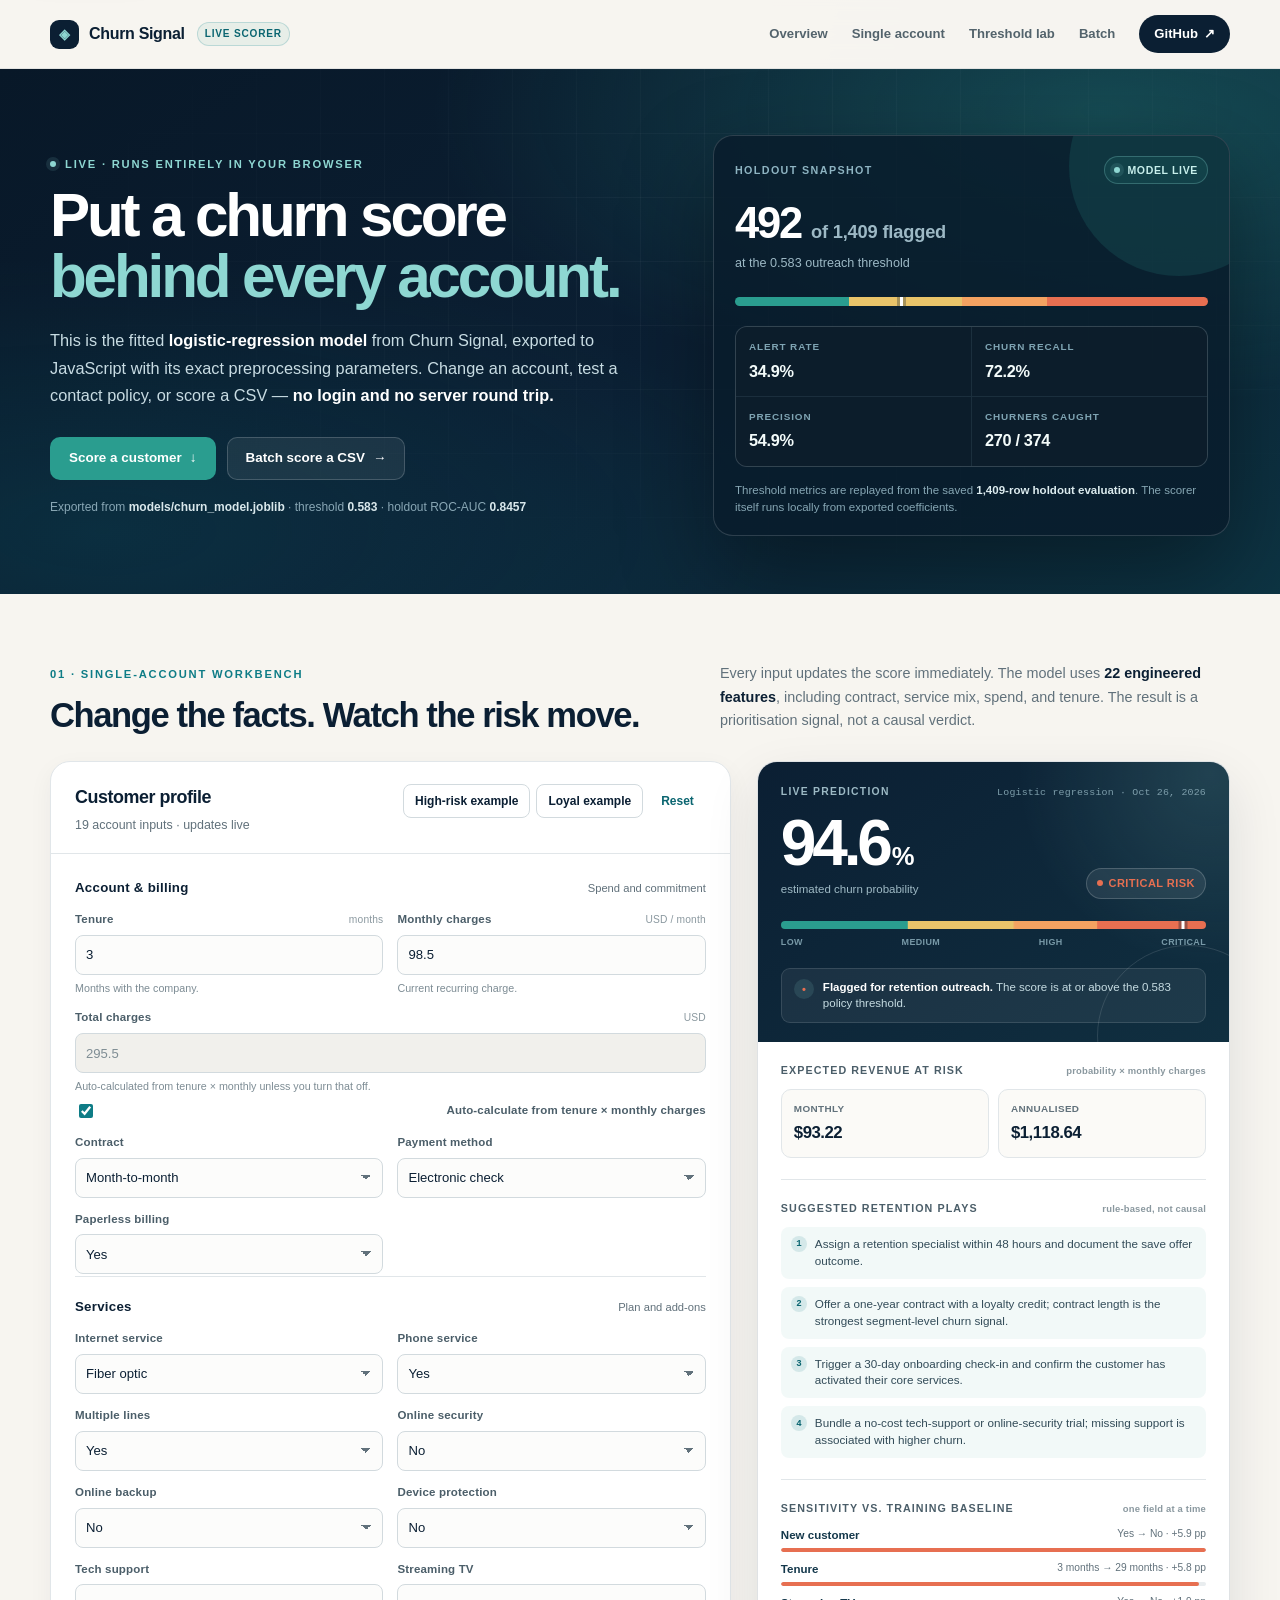
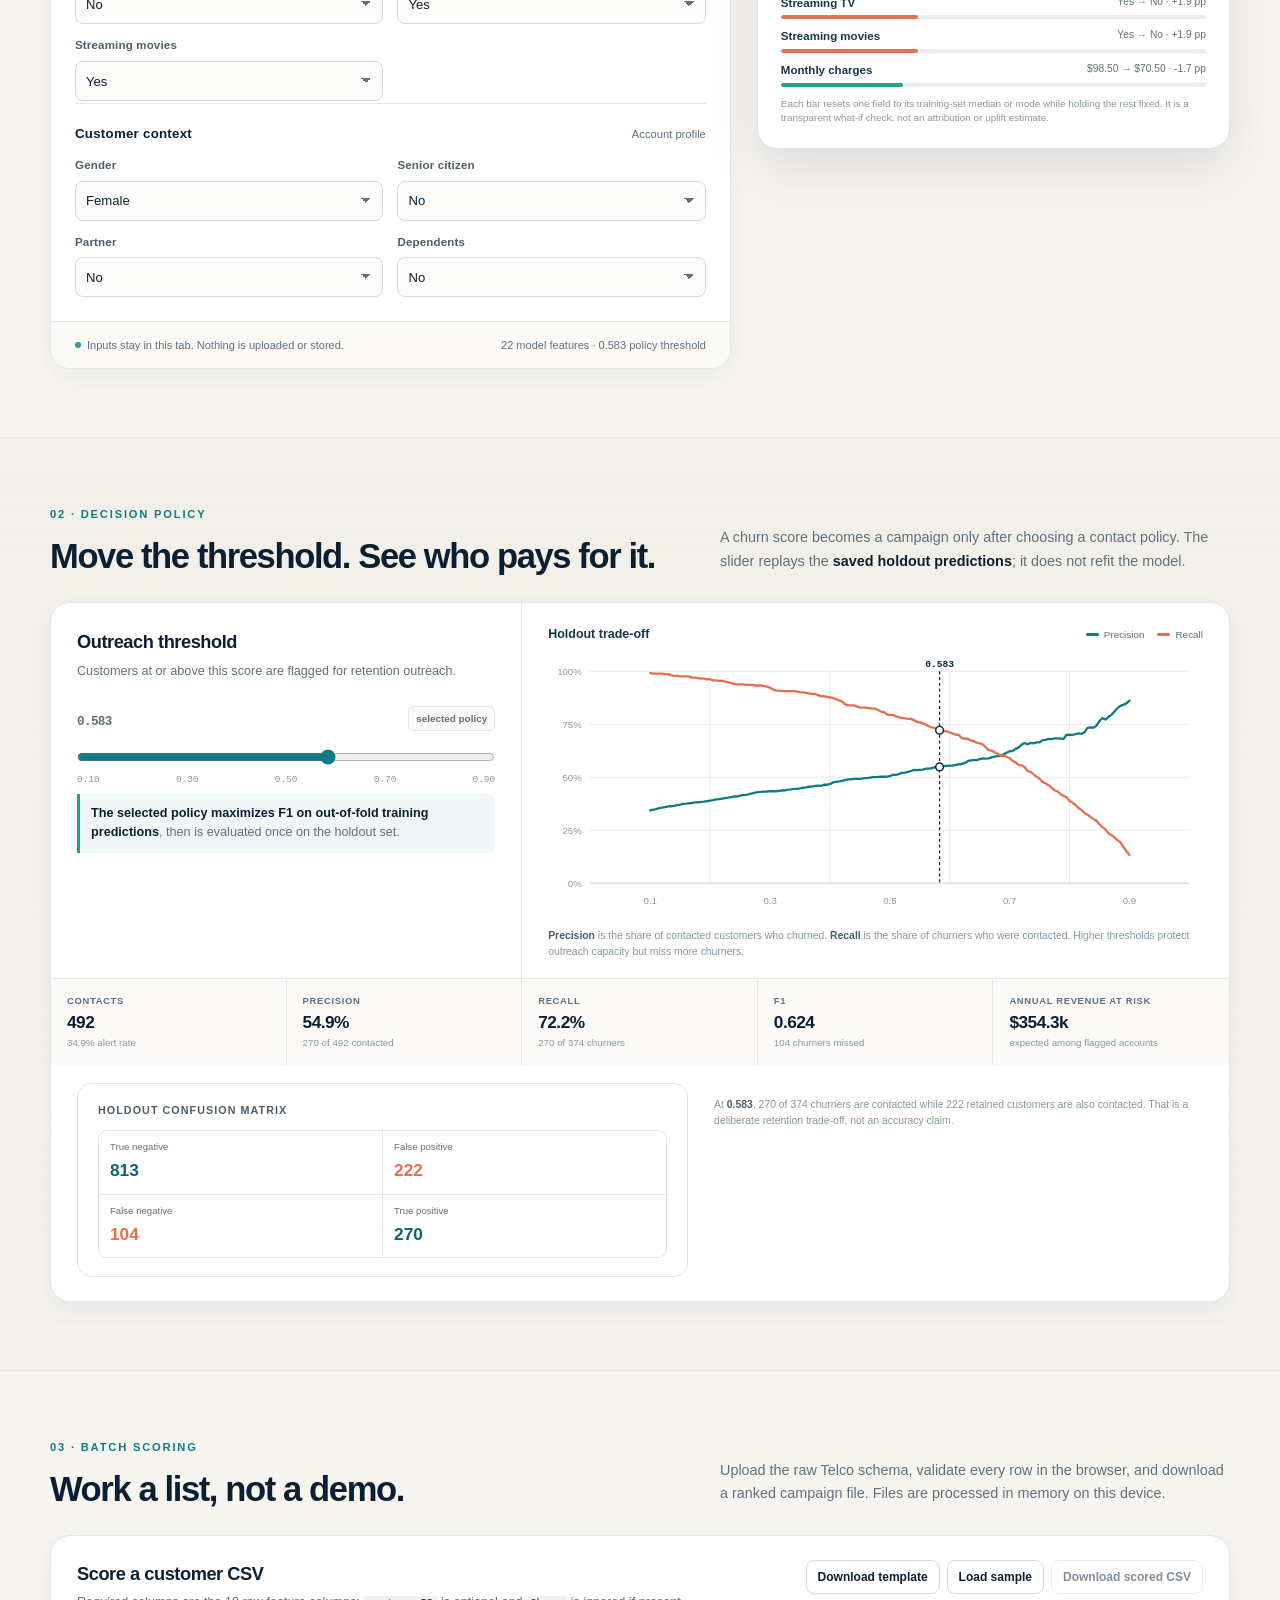
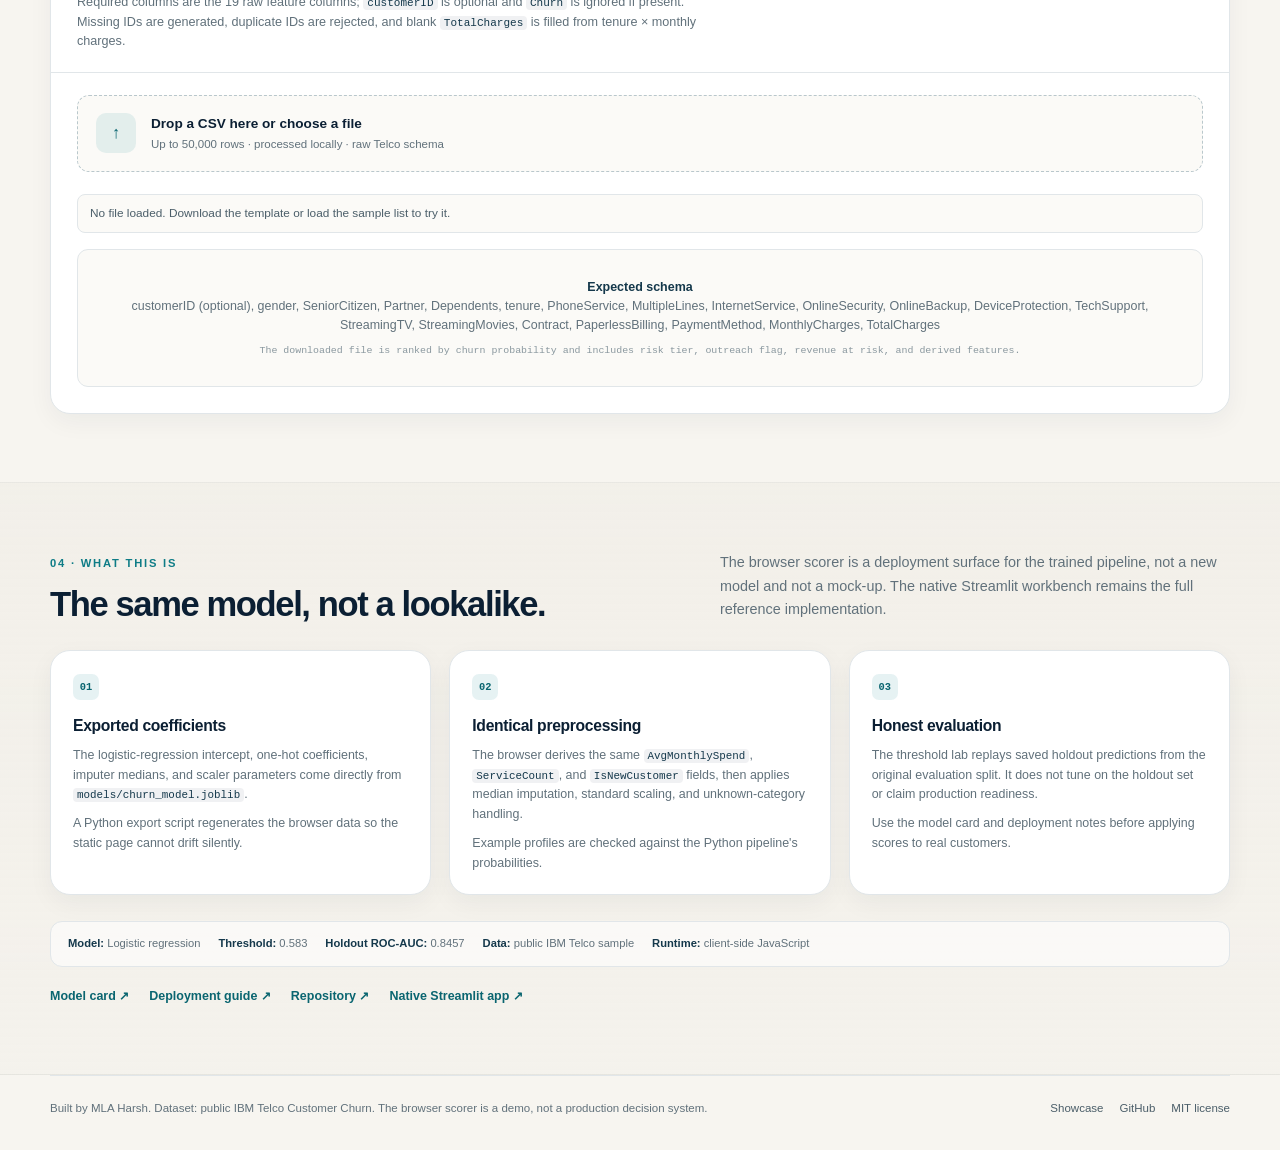
==== docs/scorer.html @ d77936a8 "Add live client-side churn scorer Export the fitted logistic-regression coefficients and preprocessi" ====
<!doctype html>
<html lang="en">
<head>
<meta charset="utf-8">
<meta name="viewport" content="width=device-width, initial-scale=1">
<title>Live Churn Scorer · Churn Signal</title>
<meta name="description" content="Score a Telco customer against the fitted Churn Signal logistic regression in your browser. No login, no server, and the same exported coefficients as the Python pipeline.">
<meta name="theme-color" content="#0B1F33">
<meta property="og:title" content="Live Churn Scorer · Churn Signal">
<meta property="og:description" content="A real interactive churn scorer running the exported logistic-regression coefficients entirely in the browser.">
<meta property="og:type" content="website">
<meta property="og:url" content="https://mlaharsh.github.io/Customer_Churn_Prediction/scorer.html">
<meta property="og:image" content="https://mlaharsh.github.io/Customer_Churn_Prediction/assets/app_scorer.png">
<meta name="twitter:card" content="summary_large_image">
<link rel="canonical" href="https://mlaharsh.github.io/Customer_Churn_Prediction/scorer.html">
<link rel="icon" href="data:image/svg+xml,%3Csvg xmlns='http://www.w3.org/2000/svg' viewBox='0 0 64 64'%3E%3Crect width='64' height='64' rx='14' fill='%230B1F33'/%3E%3Cpath d='M32 12l16 20-16 20-16-20z' fill='%238ED7D2'/%3E%3C/svg%3E">
<link rel="stylesheet" href="scorer.css">
</head>
<body>
<a class="skip" href="#main">Skip to content</a>

<header class="site-header">
  <div class="wrap header-inner">
    <a class="brand" href="index.html" aria-label="Churn Signal showcase">
      <span class="brand-mark" aria-hidden="true">◈</span>
      <span>Churn Signal</span>
      <span class="brand-sub">Live scorer</span>
    </a>
    <nav class="nav" aria-label="Primary navigation">
      <a class="nav-keep" href="index.html">Overview</a>
      <a href="#scorer">Single account</a>
      <a href="#threshold">Threshold lab</a>
      <a href="#batch">Batch</a>
      <a class="nav-cta" href="https://github.com/mlaharsh/Customer_Churn_Prediction" target="_blank" rel="noreferrer">GitHub <span aria-hidden="true">↗</span></a>
    </nav>
  </div>
</header>

<main id="main">
  <section class="hero" id="top">
    <div class="hero-grid-bg" aria-hidden="true"></div>
    <div class="wrap hero-grid">
      <div class="hero-copy">
        <p class="eyebrow eyebrow-light"><span class="dot" aria-hidden="true"></span>Live · runs entirely in your browser</p>
        <h1>Put a churn score <span class="h1-accent">behind every account.</span></h1>
        <p class="hero-lead">
          This is the fitted <strong>logistic-regression model</strong> from Churn Signal, exported to
          JavaScript with its exact preprocessing parameters. Change an account, test a contact
          policy, or score a CSV — <strong>no login and no server round trip.</strong>
        </p>
        <div class="hero-actions">
          <a class="btn btn-primary" href="#scorer">Score a customer <span aria-hidden="true">↓</span></a>
          <a class="btn btn-ghost" href="#batch">Batch score a CSV <span aria-hidden="true">→</span></a>
        </div>
        <p class="hero-note">
          Exported from <strong>models/churn_model.joblib</strong> · threshold <strong class="js-threshold">0.583</strong> ·
          holdout ROC-AUC <strong class="js-roc">0.846</strong>
        </p>
      </div>

      <div class="hero-visual">
        <div class="hero-panel">
          <div class="hero-panel-top">
            <p class="hero-panel-label">Holdout snapshot</p>
            <span class="live-chip">Model live</span>
          </div>
          <div class="hero-metric">
            <span class="hero-metric-value"><span class="js-flagged">492</span> <span style="font-size:0.42em;font-weight:600;letter-spacing:-0.01em;color:#9db9c5;">of <span class="js-holdout-n">1,409</span> flagged</span></span>
            <span class="hero-metric-label">at the <span class="js-threshold">0.583</span> outreach threshold</span>
          </div>
          <div class="hero-meter" aria-hidden="true">
            <div class="hero-meter-marker js-alert-marker" style="left:34.9%"></div>
          </div>
          <div class="hero-mini-grid">
            <div class="hero-mini"><span>Alert rate</span><strong class="js-alert-rate">34.9%</strong></div>
            <div class="hero-mini"><span>Churn recall</span><strong class="js-recall">72.2%</strong></div>
            <div class="hero-mini"><span>Precision</span><strong class="js-precision">54.9%</strong></div>
            <div class="hero-mini"><span>Churners caught</span><strong class="js-caught">270 / 374</strong></div>
          </div>
          <p class="hero-panel-foot">
            Threshold metrics are replayed from the saved <strong>1,409-row holdout evaluation</strong>.
            The scorer itself runs locally from exported coefficients.
          </p>
        </div>
      </div>
    </div>
  </section>

  <section class="section" id="scorer">
    <div class="wrap">
      <div class="section-head">
        <div>
          <p class="eyebrow">01 · Single-account workbench</p>
          <h2>Change the facts. Watch the risk move.</h2>
        </div>
        <p class="section-lead">
          Every input updates the score immediately. The model uses <strong>22 engineered features</strong>,
          including contract, service mix, spend, and tenure. The result is a prioritisation signal,
          not a causal verdict.
        </p>
      </div>

      <div class="score-layout">
        <form class="form-card" id="profileForm" novalidate>
          <div class="card-head">
            <div>
              <h3>Customer profile</h3>
              <p>19 account inputs · updates live</p>
            </div>
            <div class="card-head-actions">
              <button class="btn btn-secondary btn-small" type="button" id="exampleHigh">High-risk example</button>
              <button class="btn btn-secondary btn-small" type="button" id="exampleLoyal">Loyal example</button>
              <button class="btn btn-quiet btn-small" type="button" id="resetForm">Reset</button>
            </div>
          </div>
          <div class="form-body" id="formBody"></div>
          <div class="form-foot">
            <p><span class="privacy-dot" aria-hidden="true"></span>Inputs stay in this tab. Nothing is uploaded or stored.</p>
            <p>22 model features · <span class="js-threshold">0.583</span> policy threshold</p>
          </div>
        </form>

        <aside class="result-panel" aria-label="Live score result">
          <article class="result-card" id="resultCard">
            <div class="result-head">
              <div class="result-kicker">
                <span>Live prediction</span>
                <time id="modelStamp">loading model</time>
              </div>
              <div class="probability-row">
                <div>
                  <p class="probability" id="probabilityValue">—<small>%</small></p>
                  <p class="probability-label">estimated churn probability</p>
                </div>
                <span class="risk-badge" id="riskBadge">—</span>
              </div>
              <div class="gauge" role="img" aria-label="Churn probability risk band" id="riskGauge">
                <div class="gauge-track">
                  <div class="gauge-marker" id="gaugeMarker" style="left:50%"></div>
                </div>
                <div class="gauge-labels" aria-hidden="true">
                  <span>Low</span><span>Medium</span><span>High</span><span>Critical</span>
                </div>
              </div>
              <div class="decision" id="decisionBox">
                <span class="decision-mark" aria-hidden="true">•</span>
                <span id="decisionText">Loading the exported model…</span>
              </div>
            </div>

            <div class="result-body">
              <div class="error-box" id="resultError" role="alert" hidden></div>

              <div class="result-section">
                <h4 class="result-section-title">Expected revenue at risk <span>probability × monthly charges</span></h4>
                <div class="revenue-grid">
                  <div class="revenue-tile">
                    <span>Monthly</span>
                    <strong id="monthlyRisk">$0.00</strong>
                  </div>
                  <div class="revenue-tile">
                    <span>Annualised</span>
                    <strong id="annualRisk">$0.00</strong>
                  </div>
                </div>
              </div>

              <div class="result-section">
                <h4 class="result-section-title">Suggested retention plays <span>rule-based, not causal</span></h4>
                <ol class="action-list" id="actionList"></ol>
              </div>

              <div class="result-section">
                <h4 class="result-section-title">Sensitivity vs. training baseline <span>one field at a time</span></h4>
                <div class="driver-list" id="driverList"></div>
                <p class="driver-note">
                  Each bar resets one field to its training-set median or mode while holding the rest
                  fixed. It is a transparent what-if check, not an attribution or uplift estimate.
                </p>
              </div>
            </div>
          </article>
        </aside>
      </div>
    </div>
  </section>

  <section class="section section-tinted" id="threshold">
    <div class="wrap">
      <div class="section-head">
        <div>
          <p class="eyebrow">02 · Decision policy</p>
          <h2>Move the threshold. See who pays for it.</h2>
        </div>
        <p class="section-lead">
          A churn score becomes a campaign only after choosing a contact policy. The slider replays
          the <strong>saved holdout predictions</strong>; it does not refit the model.
        </p>
      </div>

      <div class="lab-card">
        <div class="lab-grid">
          <div class="lab-controls">
            <h3>Outreach threshold</h3>
            <p>Customers at or above this score are flagged for retention outreach.</p>
            <div class="threshold-readout">
              <p class="threshold-value" id="thresholdValue">0.583</p>
              <span class="threshold-default">selected policy</span>
            </div>
            <label class="sr-only" for="thresholdSlider">Outreach threshold</label>
            <input class="slider" id="thresholdSlider" type="range" min="0.1" max="0.9" step="0.001" value="0.583">
            <div class="slider-ticks" aria-hidden="true">
              <span>0.10</span><span>0.30</span><span>0.50</span><span>0.70</span><span>0.90</span>
            </div>
            <p class="lab-hint" id="thresholdHint">
              The selected policy maximizes F1 on <strong>out-of-fold training predictions</strong>, then
              is evaluated once on the holdout set.
            </p>
          </div>

          <div class="lab-chart">
            <div class="chart-head">
              <p class="chart-title">Holdout trade-off</p>
              <div class="chart-legend" aria-hidden="true">
                <span><i class="legend-precision"></i>Precision</span>
                <span><i class="legend-recall"></i>Recall</span>
              </div>
            </div>
            <svg class="curve" id="tradeoffChart" viewBox="0 0 680 270" role="img" aria-labelledby="curveTitle curveDesc">
              <title id="curveTitle">Precision and recall across outreach thresholds</title>
              <desc id="curveDesc">Holding out 1,409 customers, precision rises and recall falls as the threshold increases.</desc>
            </svg>
            <p class="lab-note">
              <strong>Precision</strong> is the share of contacted customers who churned.
              <strong>Recall</strong> is the share of churners who were contacted. Higher thresholds
              protect outreach capacity but miss more churners.
            </p>
          </div>
        </div>

        <div class="lab-metrics">
          <div class="lab-metric">
            <span>Contacts</span>
            <strong id="labContacts">492</strong>
            <small id="labAlertRate">34.9% alert rate</small>
          </div>
          <div class="lab-metric">
            <span>Precision</span>
            <strong id="labPrecision">54.9%</strong>
            <small id="labPrecisionDetail">270 of 492 contacted</small>
          </div>
          <div class="lab-metric">
            <span>Recall</span>
            <strong id="labRecall">72.2%</strong>
            <small id="labRecallDetail">270 of 374 churners</small>
          </div>
          <div class="lab-metric">
            <span>F1</span>
            <strong id="labF1">0.624</strong>
            <small id="labMissed">104 churners missed</small>
          </div>
          <div class="lab-metric">
            <span>Annual revenue at risk</span>
            <strong id="labRevenue">$354.3k</strong>
            <small>expected among flagged accounts</small>
          </div>
        </div>

        <div class="lab-bottom">
          <div class="confusion-row">
            <div class="confusion-card">
              <h4>Holdout confusion matrix</h4>
              <div class="confusion">
                <div class="confusion-cell true-negative"><span>True negative</span><strong id="labTN">813</strong></div>
                <div class="confusion-cell false-positive"><span>False positive</span><strong id="labFP">222</strong></div>
                <div class="confusion-cell false-negative"><span>False negative</span><strong id="labFN">104</strong></div>
                <div class="confusion-cell true-positive"><span>True positive</span><strong id="labTP">270</strong></div>
              </div>
            </div>
            <p class="lab-note" id="thresholdFootnote">
              At <strong>0.583</strong>, 270 of 374 churners are contacted while 222 retained customers
              are also contacted. That is a deliberate retention trade-off, not an accuracy claim.
            </p>
          </div>
        </div>
      </div>
    </div>
  </section>

  <section class="section" id="batch">
    <div class="wrap">
      <div class="section-head">
        <div>
          <p class="eyebrow">03 · Batch scoring</p>
          <h2>Work a list, not a demo.</h2>
        </div>
        <p class="section-lead">
          Upload the raw Telco schema, validate every row in the browser, and download a ranked
          campaign file. Files are processed in memory on this device.
        </p>
      </div>

      <div class="batch-card">
        <div class="batch-head">
          <div>
            <h3>Score a customer CSV</h3>
            <p>
              Required columns are the 19 raw feature columns; <code>customerID</code> is optional and
              <code>Churn</code> is ignored if present. Missing IDs are generated, duplicate IDs are rejected,
              and blank <code>TotalCharges</code> is filled from tenure × monthly charges.
            </p>
          </div>
          <div class="batch-actions">
            <button class="btn btn-secondary btn-small" type="button" id="downloadTemplate">Download template</button>
            <button class="btn btn-secondary btn-small" type="button" id="loadSample">Load sample</button>
            <button class="btn btn-secondary btn-small" type="button" id="downloadBatch" disabled>Download scored CSV</button>
          </div>
        </div>

        <label class="dropzone" id="dropzone" for="fileInput">
          <span class="dropzone-icon" aria-hidden="true">↑</span>
          <span class="dropzone-copy">
            <strong id="dropzoneTitle">Drop a CSV here or choose a file</strong>
            <span>Up to 50,000 rows · processed locally · raw Telco schema</span>
          </span>
          <input id="fileInput" type="file" accept=".csv,text/csv">
        </label>

        <p class="batch-status" id="batchStatus">No file loaded. Download the template or load the sample list to try it.</p>
        <div class="batch-empty" id="batchEmpty">
          <strong>Expected schema</strong><br>
          customerID (optional), gender, SeniorCitizen, Partner, Dependents, tenure, PhoneService,
          MultipleLines, InternetService, OnlineSecurity, OnlineBackup, DeviceProtection, TechSupport,
          StreamingTV, StreamingMovies, Contract, PaperlessBilling, PaymentMethod, MonthlyCharges, TotalCharges
          <div class="batch-schema">The downloaded file is ranked by churn probability and includes risk tier, outreach flag, revenue at risk, and derived features.</div>
        </div>

        <div class="batch-summary" id="batchSummary" aria-live="polite">
          <div class="batch-stat"><span>Rows scored</span><strong id="batchRows">—</strong></div>
          <div class="batch-stat"><span>Flagged</span><strong id="batchFlagged">—</strong></div>
          <div class="batch-stat"><span>Critical tier</span><strong id="batchCritical">—</strong></div>
          <div class="batch-stat"><span>Annual revenue at risk</span><strong id="batchRevenue">—</strong></div>
        </div>

        <div class="table-wrap" id="tableWrap">
          <table class="data-table">
            <thead>
              <tr>
                <th scope="col">Customer</th>
                <th scope="col">Churn prob.</th>
                <th scope="col">Decision</th>
                <th scope="col">Risk tier</th>
                <th scope="col">Tenure</th>
                <th scope="col">Contract</th>
                <th scope="col">Internet</th>
                <th scope="col">Monthly</th>
                <th scope="col">Annual at risk</th>
              </tr>
            </thead>
            <tbody id="batchBody"></tbody>
          </table>
        </div>
        <div class="table-foot is-hidden" id="tableFoot">
          <span id="tableCaption">Ranked by churn probability. Preview shows the first 25 accounts.</span>
          <span>Download includes all 28 scoring and account columns.</span>
        </div>
      </div>
    </div>
  </section>

  <section class="section section-tinted" id="method">
    <div class="wrap">
      <div class="section-head">
        <div>
          <p class="eyebrow">04 · What this is</p>
          <h2>The same model, not a lookalike.</h2>
        </div>
        <p class="section-lead">
          The browser scorer is a deployment surface for the trained pipeline, not a new model and
          not a mock-up. The native Streamlit workbench remains the full reference implementation.
        </p>
      </div>

      <div class="method-grid">
        <article class="method-card">
          <span class="method-num">01</span>
          <h3>Exported coefficients</h3>
          <p>
            The logistic-regression intercept, one-hot coefficients, imputer medians, and scaler
            parameters come directly from <code>models/churn_model.joblib</code>.
          </p>
          <p>A Python export script regenerates the browser data so the static page cannot drift silently.</p>
        </article>
        <article class="method-card">
          <span class="method-num">02</span>
          <h3>Identical preprocessing</h3>
          <p>
            The browser derives the same <code>AvgMonthlySpend</code>, <code>ServiceCount</code>, and
            <code>IsNewCustomer</code> fields, then applies median imputation, standard scaling, and
            unknown-category handling.
          </p>
          <p>Example profiles are checked against the Python pipeline's probabilities.</p>
        </article>
        <article class="method-card">
          <span class="method-num">03</span>
          <h3>Honest evaluation</h3>
          <p>
            The threshold lab replays saved holdout predictions from the original evaluation split.
            It does not tune on the holdout set or claim production readiness.
          </p>
          <p>Use the model card and deployment notes before applying scores to real customers.</p>
        </article>
      </div>

      <div class="trust-strip">
        <span><strong>Model:</strong> <span class="js-model-name">Logistic regression</span></span>
        <span><strong>Threshold:</strong> <span class="js-threshold">0.583</span></span>
        <span><strong>Holdout ROC-AUC:</strong> <span class="js-roc">0.846</span></span>
        <span><strong>Data:</strong> public IBM Telco sample</span>
        <span><strong>Runtime:</strong> client-side JavaScript</span>
      </div>

      <div class="method-links">
        <a href="https://github.com/mlaharsh/Customer_Churn_Prediction/blob/master/docs/model_card.md" target="_blank" rel="noreferrer">Model card ↗</a>
        <a href="https://github.com/mlaharsh/Customer_Churn_Prediction/blob/master/docs/deployment.md" target="_blank" rel="noreferrer">Deployment guide ↗</a>
        <a href="https://github.com/mlaharsh/Customer_Churn_Prediction" target="_blank" rel="noreferrer">Repository ↗</a>
        <a href="https://github.com/mlaharsh/Customer_Churn_Prediction/blob/master/app.py" target="_blank" rel="noreferrer">Native Streamlit app ↗</a>
      </div>
    </div>
  </section>

  <footer class="footer">
    <div class="wrap footer-inner">
      <span>Built by MLA Harsh. Dataset: public IBM Telco Customer Churn. The browser scorer is a demo, not a production decision system.</span>
      <span class="footer-links">
        <a href="index.html">Showcase</a>
        <a href="https://github.com/mlaharsh/Customer_Churn_Prediction" target="_blank" rel="noreferrer">GitHub</a>
        <a href="https://github.com/mlaharsh/Customer_Churn_Prediction/blob/master/LICENSE" target="_blank" rel="noreferrer">MIT license</a>
      </span>
    </div>
  </footer>
</main>

<script src="scorer_data.js"></script>
<script src="scorer.js"></script>
<script src="scorer_ui.js"></script>
</body>
</html>
---- docs/scorer.css ----
:root {
  --ink: #0b1f33;
  --ink-soft: #14384b;
  --teal: #0e7c86;
  --teal-deep: #0a6570;
  --mint: #2a9d8f;
  --mint-light: #8ed7d2;
  --coral: #e76f51;
  --amber: #e9c46a;
  --orange: #f4a261;
  --cream: #f7f5f0;
  --cream-deep: #efebe2;
  --paper: #ffffff;
  --muted: #61717b;
  --muted-dark: #4b5e69;
  --line: #e1e6e9;
  --line-strong: #d2dade;
  --max: 1180px;
  --shadow: 0 18px 50px rgba(11, 31, 51, 0.08);
  --shadow-soft: 0 8px 24px rgba(11, 31, 51, 0.05);
  --font: "Segoe UI", "Inter", -apple-system, BlinkMacSystemFont, "Helvetica Neue", Arial, sans-serif;
  --mono: "Cascadia Code", "SFMono-Regular", Consolas, "Liberation Mono", monospace;
  --risk: var(--mint);
}

* {
  box-sizing: border-box;
}

html {
  scroll-behavior: smooth;
}

body {
  margin: 0;
  background:
    radial-gradient(circle at 92% 2%, rgba(42, 157, 143, 0.08), transparent 28rem),
    var(--cream);
  color: var(--ink);
  font-family: var(--font);
  line-height: 1.55;
  -webkit-font-smoothing: antialiased;
  text-rendering: optimizeLegibility;
}

img {
  max-width: 100%;
}

a {
  color: inherit;
}

::selection {
  background: rgba(42, 157, 143, 0.24);
}

:focus-visible {
  outline: 3px solid rgba(14, 124, 134, 0.42);
  outline-offset: 3px;
}

.wrap {
  width: min(var(--max), calc(100% - 48px));
  margin-inline: auto;
}

.skip {
  position: absolute;
  left: 16px;
  top: -100px;
  z-index: 100;
  background: var(--paper);
  color: var(--ink);
  padding: 10px 16px;
  border-radius: 8px;
  text-decoration: none;
  font-weight: 700;
  box-shadow: var(--shadow);
  transition: top 0.2s ease;
}

.skip:focus {
  top: 14px;
}

.site-header {
  position: sticky;
  top: 0;
  z-index: 50;
  background: rgba(247, 245, 240, 0.92);
  border-bottom: 1px solid rgba(11, 31, 51, 0.08);
  backdrop-filter: blur(14px);
  -webkit-backdrop-filter: blur(14px);
}

.header-inner {
  min-height: 68px;
  display: flex;
  align-items: center;
  justify-content: space-between;
  gap: 24px;
}

.brand {
  display: inline-flex;
  align-items: center;
  gap: 10px;
  text-decoration: none;
  font-weight: 750;
  letter-spacing: -0.02em;
  font-size: 1rem;
  white-space: nowrap;
}

.brand-mark {
  width: 29px;
  height: 29px;
  display: grid;
  place-items: center;
  border-radius: 9px;
  background: var(--ink);
  color: var(--mint-light);
  font-size: 0.88rem;
  line-height: 1;
}

.brand-sub {
  display: inline-block;
  margin-left: 2px;
  padding: 3px 7px;
  border: 1px solid rgba(14, 124, 134, 0.2);
  border-radius: 999px;
  background: rgba(42, 157, 143, 0.08);
  color: var(--teal-deep);
  font-size: 0.63rem;
  font-weight: 750;
  letter-spacing: 0.08em;
  text-transform: uppercase;
  vertical-align: 2px;
}

.nav {
  display: flex;
  align-items: center;
  gap: 24px;
  font-size: 0.82rem;
  font-weight: 600;
}

.nav a {
  color: #53636c;
  text-decoration: none;
  transition: color 0.18s ease;
}

.nav a:hover,
.nav a:focus-visible {
  color: var(--teal);
}

.nav-cta {
  display: inline-flex;
  align-items: center;
  gap: 6px;
  background: var(--ink);
  color: #ffffff !important;
  border-radius: 999px;
  padding: 9px 15px;
  transition: background 0.18s ease, transform 0.18s ease;
}

.nav-cta:hover {
  background: var(--teal);
  transform: translateY(-1px);
}

.hero {
  position: relative;
  overflow: hidden;
  background: #081828;
  color: #ffffff;
  padding: 66px 0 58px;
}

.hero::before {
  content: "";
  position: absolute;
  inset: 0;
  background:
    radial-gradient(ellipse at 86% 8%, rgba(42, 157, 143, 0.33), transparent 43%),
    radial-gradient(ellipse at 8% 88%, rgba(14, 124, 134, 0.18), transparent 42%),
    linear-gradient(145deg, #081828 0%, #0b1f33 52%, #0d3443 100%);
  pointer-events: none;
}

.hero-grid-bg {
  position: absolute;
  inset: 0;
  background-image:
    linear-gradient(rgba(255, 255, 255, 0.035) 1px, transparent 1px),
    linear-gradient(90deg, rgba(255, 255, 255, 0.035) 1px, transparent 1px);
  background-size: 64px 64px;
  mask-image: radial-gradient(ellipse at 62% 34%, #000 18%, transparent 72%);
  -webkit-mask-image: radial-gradient(ellipse at 62% 34%, #000 18%, transparent 72%);
  pointer-events: none;
}

.hero-grid {
  position: relative;
  display: grid;
  grid-template-columns: minmax(0, 1.08fr) minmax(340px, 0.92fr);
  gap: 56px;
  align-items: center;
}

.hero-copy {
  animation: rise 0.7s ease both;
}

.hero-visual {
  animation: rise 0.8s 0.08s ease both;
}

.eyebrow {
  margin: 0 0 13px;
  color: var(--teal);
  font-size: 0.7rem;
  font-weight: 750;
  letter-spacing: 0.16em;
  text-transform: uppercase;
}

.eyebrow-light {
  color: var(--mint-light);
}

.eyebrow .dot {
  display: inline-block;
  width: 6px;
  height: 6px;
  margin-right: 9px;
  border-radius: 50%;
  background: var(--mint-light);
  box-shadow: 0 0 0 4px rgba(142, 215, 210, 0.12);
  vertical-align: 1px;
}

.hero h1 {
  max-width: 760px;
  margin: 0 0 20px;
  font-size: clamp(2.55rem, 4.7vw, 4.15rem);
  font-weight: 760;
  line-height: 1.01;
  letter-spacing: -0.052em;
}

.h1-accent {
  color: var(--mint-light);
}

.hero-lead {
  max-width: 620px;
  margin: 0;
  color: #c8dce3;
  font-size: 1.02rem;
  line-height: 1.68;
}

.hero-lead strong {
  color: #ffffff;
  font-weight: 650;
}

.hero-actions {
  display: flex;
  flex-wrap: wrap;
  gap: 11px;
  margin-top: 27px;
}

.btn {
  display: inline-flex;
  align-items: center;
  justify-content: center;
  gap: 8px;
  min-height: 43px;
  padding: 10px 18px;
  border: 1px solid transparent;
  border-radius: 10px;
  font-family: var(--font);
  font-size: 0.84rem;
  font-weight: 700;
  line-height: 1.2;
  text-decoration: none;
  cursor: pointer;
  transition: background 0.18s ease, border-color 0.18s ease, color 0.18s ease,
    transform 0.18s ease;
}

.btn:hover {
  transform: translateY(-1px);
}

.btn-primary {
  background: var(--mint);
  color: #ffffff;
}

.btn-primary:hover {
  background: #238779;
}

.btn-ghost {
  background: rgba(255, 255, 255, 0.07);
  border-color: rgba(255, 255, 255, 0.18);
  color: #ffffff;
}

.btn-ghost:hover {
  background: rgba(255, 255, 255, 0.13);
}

.btn-secondary {
  background: var(--paper);
  border-color: var(--line-strong);
  color: var(--ink);
}

.btn-secondary:hover {
  border-color: var(--teal);
  color: var(--teal-deep);
}

.btn-quiet {
  background: transparent;
  border-color: transparent;
  color: var(--teal-deep);
  padding-inline: 8px;
}

.btn-quiet:hover {
  background: rgba(42, 157, 143, 0.08);
}

.btn-small {
  min-height: 34px;
  padding: 6px 11px;
  font-size: 0.75rem;
  border-radius: 8px;
}

.btn:disabled {
  cursor: not-allowed;
  opacity: 0.5;
  transform: none;
}

.hero-note {
  margin: 18px 0 0;
  color: #89a7b5;
  font-size: 0.75rem;
  line-height: 1.5;
}

.hero-note strong {
  color: #d9e8ec;
  font-weight: 650;
}

.hero-panel {
  position: relative;
  overflow: hidden;
  border: 1px solid rgba(255, 255, 255, 0.15);
  border-radius: 20px;
  background: rgba(9, 28, 43, 0.84);
  box-shadow: 0 34px 90px rgba(0, 0, 0, 0.35);
  backdrop-filter: blur(10px);
}

.hero-panel::after {
  content: "";
  position: absolute;
  right: -60px;
  top: -80px;
  width: 220px;
  height: 220px;
  border-radius: 50%;
  background: rgba(42, 157, 143, 0.17);
  pointer-events: none;
}

.hero-panel-top {
  position: relative;
  z-index: 1;
  display: flex;
  align-items: center;
  justify-content: space-between;
  gap: 12px;
  padding: 20px 21px 0;
}

.hero-panel-label {
  margin: 0;
  color: #8eb4c2;
  font-size: 0.67rem;
  font-weight: 700;
  letter-spacing: 0.13em;
  text-transform: uppercase;
}

.live-chip {
  display: inline-flex;
  align-items: center;
  gap: 7px;
  padding: 5px 9px;
  border: 1px solid rgba(142, 215, 210, 0.28);
  border-radius: 999px;
  background: rgba(42, 157, 143, 0.12);
  color: #c7efeb;
  font-size: 0.66rem;
  font-weight: 700;
  letter-spacing: 0.06em;
  text-transform: uppercase;
}

.live-chip::before {
  content: "";
  width: 6px;
  height: 6px;
  border-radius: 50%;
  background: #8ed7d2;
  box-shadow: 0 0 0 4px rgba(142, 215, 210, 0.12);
}

.hero-metric {
  position: relative;
  z-index: 1;
  padding: 18px 21px 10px;
}

.hero-metric-value {
  display: block;
  color: #ffffff;
  font-size: clamp(2rem, 3.4vw, 2.8rem);
  font-weight: 760;
  line-height: 1;
  letter-spacing: -0.05em;
}

.hero-metric-label {
  display: block;
  margin-top: 8px;
  color: #9db9c5;
  font-size: 0.79rem;
}

.hero-meter {
  position: relative;
  height: 9px;
  margin: 14px 21px 0;
  overflow: hidden;
  border-radius: 999px;
  background: linear-gradient(
    90deg,
    #2a9d8f 0%,
    #2a9d8f 24%,
    #e9c46a 24%,
    #e9c46a 48%,
    #f4a261 48%,
    #f4a261 66%,
    #e76f51 66%,
    #e76f51 100%
  );
}

.hero-meter-marker {
  position: absolute;
  top: -3px;
  left: 34.9%;
  width: 3px;
  height: 15px;
  border-radius: 2px;
  background: #ffffff;
  box-shadow: 0 0 0 3px rgba(11, 31, 51, 0.3);
}

.hero-mini-grid {
  position: relative;
  z-index: 1;
  display: grid;
  grid-template-columns: repeat(2, minmax(0, 1fr));
  gap: 1px;
  margin: 20px 21px 0;
  overflow: hidden;
  border: 1px solid rgba(255, 255, 255, 0.1);
  border-radius: 12px;
  background: rgba(255, 255, 255, 0.08);
}

.hero-mini {
  padding: 12px 13px;
  background: rgba(8, 24, 38, 0.76);
}

.hero-mini span {
  display: block;
  color: #7fa4b3;
  font-size: 0.62rem;
  font-weight: 700;
  letter-spacing: 0.09em;
  text-transform: uppercase;
}

.hero-mini strong {
  display: block;
  margin-top: 4px;
  color: #f3fbfa;
  font-size: 1.02rem;
  font-weight: 700;
  letter-spacing: -0.02em;
}

.hero-panel-foot {
  position: relative;
  z-index: 1;
  margin: 15px 21px 19px;
  color: #87a7b4;
  font-size: 0.72rem;
  line-height: 1.5;
}

.hero-panel-foot strong {
  color: #dcecef;
}

.section {
  padding: 68px 0;
}

.section-tinted {
  background:
    linear-gradient(180deg, rgba(240, 237, 230, 0.66), rgba(240, 237, 230, 0.38)),
    var(--cream);
  border-top: 1px solid rgba(11, 31, 51, 0.05);
  border-bottom: 1px solid rgba(11, 31, 51, 0.05);
}

.section-head {
  display: flex;
  align-items: flex-end;
  justify-content: space-between;
  gap: 36px;
  margin-bottom: 27px;
}

.section-head h2 {
  margin: 0;
  font-size: clamp(1.75rem, 2.7vw, 2.45rem);
  line-height: 1.1;
  letter-spacing: -0.04em;
}

.section-lead {
  max-width: 510px;
  margin: 0 0 2px;
  color: var(--muted);
  font-size: 0.9rem;
  line-height: 1.62;
}

.section-lead strong {
  color: var(--ink);
}

.score-layout {
  display: grid;
  grid-template-columns: minmax(0, 1.18fr) minmax(330px, 0.82fr);
  gap: 26px;
  align-items: start;
}

.form-card,
.result-card,
.lab-card,
.batch-card,
.method-card {
  border: 1px solid var(--line);
  border-radius: 20px;
  background: var(--paper);
  box-shadow: var(--shadow-soft);
}

.form-card {
  overflow: hidden;
}

.card-head {
  display: flex;
  align-items: flex-start;
  justify-content: space-between;
  gap: 18px;
  padding: 22px 24px 18px;
  border-bottom: 1px solid var(--line);
}

.card-head h3 {
  margin: 0;
  font-size: 1.12rem;
  letter-spacing: -0.025em;
}

.card-head p {
  margin: 4px 0 0;
  color: var(--muted);
  font-size: 0.78rem;
}

.card-head-actions {
  display: flex;
  flex-wrap: wrap;
  gap: 6px;
  justify-content: flex-end;
}

.form-body {
  padding: 4px 24px 24px;
}

.form-group {
  padding: 20px 0 2px;
  border-bottom: 1px solid var(--line);
}

.form-group:last-child {
  border-bottom: 0;
  padding-bottom: 0;
}

.form-group-head {
  display: flex;
  align-items: baseline;
  justify-content: space-between;
  gap: 14px;
  margin-bottom: 12px;
}

.form-group-head h4 {
  margin: 0;
  color: var(--ink);
  font-size: 0.83rem;
  font-weight: 750;
  letter-spacing: 0.02em;
}

.form-group-head span {
  color: var(--muted);
  font-size: 0.7rem;
}

.field-grid {
  display: grid;
  grid-template-columns: repeat(2, minmax(0, 1fr));
  gap: 13px 14px;
}

.field {
  display: flex;
  min-width: 0;
  flex-direction: column;
  gap: 6px;
}

.field-wide {
  grid-column: 1 / -1;
}

.field label {
  display: flex;
  align-items: center;
  justify-content: space-between;
  gap: 8px;
  color: var(--muted-dark);
  font-size: 0.72rem;
  font-weight: 650;
  letter-spacing: 0.015em;
}

.field .unit {
  color: #8a989f;
  font-size: 0.64rem;
  font-weight: 500;
}

.input,
.select {
  width: 100%;
  min-height: 40px;
  padding: 8px 10px;
  border: 1px solid var(--line-strong);
  border-radius: 8px;
  background: #fcfcfb;
  color: var(--ink);
  font-family: var(--font);
  font-size: 0.82rem;
  transition: border-color 0.18s ease, box-shadow 0.18s ease,
    background 0.18s ease;
}

.input:hover,
.select:hover {
  border-color: #b6c2c8;
}

.input:focus,
.select:focus {
  outline: none;
  border-color: var(--teal);
  background: #ffffff;
  box-shadow: 0 0 0 3px rgba(14, 124, 134, 0.12);
}

.input:disabled {
  background: #f1f0ec;
  color: #7f8d94;
  cursor: not-allowed;
}

.select {
  appearance: none;
  padding-right: 32px;
  background-image:
    linear-gradient(45deg, transparent 50%, #61717b 50%),
    linear-gradient(135deg, #61717b 50%, transparent 50%);
  background-position:
    calc(100% - 16px) 16px,
    calc(100% - 11px) 16px;
  background-size: 5px 5px, 5px 5px;
  background-repeat: no-repeat;
}

.field-help {
  margin: 0;
  color: #7d8c94;
  font-size: 0.67rem;
  line-height: 1.45;
}

.auto-row {
  display: flex;
  align-items: center;
  gap: 7px;
  color: var(--muted);
  font-size: 0.67rem;
}

.auto-row input {
  width: 14px;
  height: 14px;
  accent-color: var(--teal);
}

.form-foot {
  display: flex;
  align-items: center;
  justify-content: space-between;
  gap: 16px;
  padding: 15px 24px;
  border-top: 1px solid var(--line);
  background: #fbfaf7;
}

.form-foot p {
  margin: 0;
  color: var(--muted);
  font-size: 0.69rem;
  line-height: 1.45;
}

.privacy-dot {
  display: inline-block;
  width: 6px;
  height: 6px;
  margin-right: 6px;
  border-radius: 50%;
  background: var(--mint);
  vertical-align: 1px;
}

.result-panel {
  position: sticky;
  top: 92px;
  display: flex;
  flex-direction: column;
  gap: 14px;
}

.result-card {
  overflow: hidden;
  border-color: rgba(11, 31, 51, 0.13);
  box-shadow: 0 22px 54px rgba(11, 31, 51, 0.11);
}

.result-head {
  position: relative;
  overflow: hidden;
  padding: 22px 23px 19px;
  background:
    radial-gradient(circle at 96% 4%, rgba(142, 215, 210, 0.15), transparent 12rem),
    linear-gradient(145deg, #0b1f33 0%, #102f40 100%);
  color: #ffffff;
}

.result-head::after {
  content: "";
  position: absolute;
  right: -50px;
  bottom: -85px;
  width: 180px;
  height: 180px;
  border: 1px solid rgba(255, 255, 255, 0.12);
  border-radius: 50%;
  pointer-events: none;
}

.result-kicker {
  position: relative;
  z-index: 1;
  display: flex;
  align-items: center;
  justify-content: space-between;
  gap: 12px;
  color: #9cb9c4;
  font-size: 0.65rem;
  font-weight: 700;
  letter-spacing: 0.12em;
  text-transform: uppercase;
}

.result-kicker time {
  color: #7e9eab;
  font-family: var(--mono);
  font-size: 0.62rem;
  font-weight: 500;
  letter-spacing: 0.02em;
  text-transform: none;
}

.probability-row {
  position: relative;
  z-index: 1;
  display: flex;
  align-items: flex-end;
  justify-content: space-between;
  gap: 18px;
  margin-top: 15px;
}

.probability {
  margin: 0;
  color: #ffffff;
  font-size: clamp(2.8rem, 5.2vw, 4rem);
  font-weight: 760;
  line-height: 0.9;
  letter-spacing: -0.065em;
  font-variant-numeric: tabular-nums;
}

.probability small {
  margin-left: 3px;
  font-size: 0.4em;
  font-weight: 600;
  letter-spacing: -0.01em;
}

.probability-label {
  margin: 8px 0 0;
  color: #9fbac5;
  font-size: 0.72rem;
}

.risk-badge {
  display: inline-flex;
  align-items: center;
  gap: 6px;
  padding: 6px 10px;
  border: 1px solid rgba(255, 255, 255, 0.18);
  border-radius: 999px;
  background: rgba(255, 255, 255, 0.08);
  color: var(--risk);
  font-size: 0.69rem;
  font-weight: 750;
  letter-spacing: 0.04em;
  text-transform: uppercase;
}

.risk-badge::before {
  content: "";
  width: 6px;
  height: 6px;
  border-radius: 50%;
  background: currentColor;
}

.gauge {
  position: relative;
  z-index: 1;
  margin-top: 22px;
}

.gauge-track {
  position: relative;
  height: 8px;
  overflow: hidden;
  border-radius: 999px;
  background: linear-gradient(
    90deg,
    #2a9d8f 0%,
    #2a9d8f 29.7%,
    #e9c46a 30%,
    #e9c46a 54.5%,
    #f4a261 55%,
    #f4a261 74.3%,
    #e76f51 74.5%,
    #e76f51 100%
  );
}

.gauge-marker {
  position: absolute;
  top: -4px;
  left: 50%;
  width: 3px;
  height: 16px;
  border-radius: 2px;
  background: #ffffff;
  box-shadow: 0 0 0 3px rgba(11, 31, 51, 0.35);
  transform: translateX(-50%);
  transition: left 0.3s ease;
}

.gauge-labels {
  display: flex;
  justify-content: space-between;
  margin-top: 7px;
  color: #7899a7;
  font-size: 0.56rem;
  font-weight: 600;
  letter-spacing: 0.04em;
  text-transform: uppercase;
}

.decision {
  position: relative;
  z-index: 1;
  display: flex;
  align-items: flex-start;
  gap: 9px;
  margin-top: 18px;
  padding: 10px 12px;
  border: 1px solid rgba(255, 255, 255, 0.12);
  border-radius: 9px;
  background: rgba(255, 255, 255, 0.06);
  color: #c6dce2;
  font-size: 0.72rem;
  line-height: 1.45;
}

.decision strong {
  color: #ffffff;
  font-weight: 650;
}

.decision-mark {
  flex: 0 0 auto;
  display: grid;
  place-items: center;
  width: 20px;
  height: 20px;
  border-radius: 50%;
  background: rgba(142, 215, 210, 0.13);
  color: var(--risk);
  font-size: 0.7rem;
  font-weight: 800;
}

.result-body {
  padding: 20px 23px 22px;
}

.result-section + .result-section {
  margin-top: 21px;
  padding-top: 20px;
  border-top: 1px solid var(--line);
}

.result-section-title {
  display: flex;
  align-items: baseline;
  justify-content: space-between;
  gap: 10px;
  margin: 0 0 10px;
  color: var(--muted-dark);
  font-size: 0.67rem;
  font-weight: 750;
  letter-spacing: 0.1em;
  text-transform: uppercase;
}

.result-section-title span {
  color: #8a989f;
  font-size: 0.59rem;
  font-weight: 550;
  letter-spacing: 0.02em;
  text-transform: none;
}

.revenue-grid {
  display: grid;
  grid-template-columns: repeat(2, minmax(0, 1fr));
  gap: 9px;
}

.revenue-tile {
  padding: 11px 12px;
  border: 1px solid var(--line);
  border-radius: 10px;
  background: #fbfaf7;
}

.revenue-tile span {
  display: block;
  color: var(--muted);
  font-size: 0.62rem;
  font-weight: 650;
  letter-spacing: 0.035em;
  text-transform: uppercase;
}

.revenue-tile strong {
  display: block;
  margin-top: 4px;
  color: var(--ink);
  font-size: 1.05rem;
  font-weight: 700;
  letter-spacing: -0.03em;
  font-variant-numeric: tabular-nums;
}

.action-list {
  display: grid;
  gap: 8px;
  margin: 0;
  padding: 0;
  list-style: none;
  counter-reset: plays;
}

.action-list li {
  position: relative;
  padding: 9px 10px 9px 34px;
  border-radius: 8px;
  background: rgba(42, 157, 143, 0.06);
  color: #324b58;
  font-size: 0.73rem;
  line-height: 1.45;
  counter-increment: plays;
}

.action-list li::before {
  content: counter(plays);
  position: absolute;
  left: 10px;
  top: 9px;
  display: grid;
  place-items: center;
  width: 16px;
  height: 16px;
  border-radius: 50%;
  background: rgba(14, 124, 134, 0.13);
  color: var(--teal-deep);
  font-family: var(--mono);
  font-size: 0.57rem;
  font-weight: 700;
}

.driver-list {
  display: grid;
  gap: 9px;
}

.driver {
  display: grid;
  grid-template-columns: minmax(0, 1fr) auto;
  gap: 3px 10px;
}

.driver-label {
  color: var(--ink-soft);
  font-size: 0.72rem;
  font-weight: 650;
}

.driver-value {
  color: var(--muted);
  font-size: 0.64rem;
  line-height: 1.35;
  text-align: right;
  overflow-wrap: anywhere;
}

.driver-bar {
  grid-column: 1 / -1;
  height: 4px;
  overflow: hidden;
  border-radius: 999px;
  background: #e9edef;
}

.driver-bar span {
  display: block;
  height: 100%;
  border-radius: inherit;
  background: var(--coral);
  transition: width 0.3s ease;
}

.driver-bar span.negative {
  background: var(--mint);
}

.driver-note {
  margin: 10px 0 0;
  color: #8a989f;
  font-size: 0.62rem;
  line-height: 1.45;
}

.result-empty {
  padding: 34px 24px;
  color: var(--muted);
  font-size: 0.82rem;
  text-align: center;
}

.error-box {
  padding: 12px 14px;
  border: 1px solid rgba(231, 111, 81, 0.28);
  border-radius: 9px;
  background: rgba(231, 111, 81, 0.07);
  color: #9c3e2b;
  font-size: 0.75rem;
  line-height: 1.45;
}

/* Threshold lab */
.lab-card {
  overflow: hidden;
}

.lab-grid {
  display: grid;
  grid-template-columns: minmax(300px, 0.8fr) minmax(0, 1.2fr);
}

.lab-controls {
  padding: 25px 26px;
  border-right: 1px solid var(--line);
}

.lab-controls h3 {
  margin: 0;
  font-size: 1.14rem;
  letter-spacing: -0.025em;
}

.lab-controls p {
  margin: 6px 0 0;
  color: var(--muted);
  font-size: 0.79rem;
  line-height: 1.55;
}

.threshold-readout {
  display: flex;
  align-items: flex-end;
  justify-content: space-between;
  gap: 12px;
  margin-top: 24px;
}

.threshold-value {
  margin: 0;
  font-family: var(--mono);
  font-size: 2.2rem;
  font-weight: 700;
  line-height: 1;
  letter-spacing: -0.05em;
  font-variant-numeric: tabular-nums;
}

.threshold-default {
  padding: 4px 7px;
  border: 1px solid var(--line);
  border-radius: 5px;
  background: #fbfaf7;
  color: var(--muted);
  font-size: 0.62rem;
  font-weight: 650;
}

.slider {
  width: 100%;
  margin: 18px 0 8px;
  accent-color: var(--teal);
  cursor: pointer;
}

.slider-ticks {
  display: flex;
  justify-content: space-between;
  color: #8a989f;
  font-family: var(--mono);
  font-size: 0.59rem;
}

.lab-hint {
  margin: 19px 0 0;
  padding: 10px 11px;
  border-left: 3px solid var(--mint);
  border-radius: 0 7px 7px 0;
  background: rgba(42, 157, 143, 0.07);
  color: #4d6671;
  font-size: 0.68rem;
  line-height: 1.5;
}

.lab-hint strong {
  color: var(--ink);
}

.lab-chart {
  padding: 22px 26px 18px;
}

.chart-head {
  display: flex;
  align-items: center;
  justify-content: space-between;
  gap: 16px;
}

.chart-title {
  margin: 0;
  color: var(--ink-soft);
  font-size: 0.78rem;
  font-weight: 700;
}

.chart-legend {
  display: flex;
  gap: 13px;
  color: var(--muted);
  font-size: 0.62rem;
}

.chart-legend span {
  display: inline-flex;
  align-items: center;
  gap: 5px;
}

.chart-legend i {
  display: inline-block;
  width: 13px;
  height: 3px;
  border-radius: 2px;
}

.legend-precision {
  background: var(--teal);
}

.legend-recall {
  background: var(--coral);
}

.curve {
  display: block;
  width: 100%;
  height: auto;
  margin-top: 10px;
  overflow: visible;
}

.curve text {
  fill: #8a989f;
  font-family: var(--font);
  font-size: 10px;
}

.curve .grid-line {
  stroke: #e7ebed;
  stroke-width: 1;
}

.curve .axis-line {
  stroke: #cdd6da;
  stroke-width: 1;
}

.curve .precision-line {
  fill: none;
  stroke: var(--teal);
  stroke-width: 2.4;
  stroke-linejoin: round;
  stroke-linecap: round;
}

.curve .recall-line {
  fill: none;
  stroke: var(--coral);
  stroke-width: 2.4;
  stroke-linejoin: round;
  stroke-linecap: round;
}

.curve .threshold-line {
  stroke: #0b1f33;
  stroke-width: 1.3;
  stroke-dasharray: 3 3;
}

.curve .threshold-dot {
  fill: #ffffff;
  stroke: #0b1f33;
  stroke-width: 1.5;
}

.curve .current-threshold-label {
  fill: var(--ink);
  font-family: var(--mono);
  font-size: 10px;
  font-weight: 600;
}

.lab-metrics {
  display: grid;
  grid-template-columns: repeat(5, minmax(0, 1fr));
  border-top: 1px solid var(--line);
  background: #fbfaf7;
}

.lab-bottom {
  padding: 0 26px 24px;
}

.lab-metric {
  padding: 15px 16px;
  border-right: 1px solid var(--line);
}

.lab-metric:last-child {
  border-right: 0;
}

.lab-metric span {
  display: block;
  color: var(--muted);
  font-size: 0.59rem;
  font-weight: 650;
  letter-spacing: 0.07em;
  text-transform: uppercase;
}

.lab-metric strong {
  display: block;
  margin-top: 4px;
  color: var(--ink);
  font-size: 1.08rem;
  font-weight: 700;
  line-height: 1.1;
  letter-spacing: -0.03em;
  font-variant-numeric: tabular-nums;
}

.lab-metric small {
  display: block;
  margin-top: 3px;
  color: #8a989f;
  font-size: 0.61rem;
}

.confusion-row {
  display: grid;
  grid-template-columns: minmax(0, 1fr) minmax(270px, 0.8fr);
  gap: 26px;
  align-items: start;
  margin-top: 18px;
}

.confusion-card {
  padding: 18px 20px;
  border: 1px solid var(--line);
  border-radius: 14px;
  background: rgba(255, 255, 255, 0.64);
}

.confusion-card h4 {
  margin: 0 0 11px;
  color: var(--muted-dark);
  font-size: 0.67rem;
  font-weight: 750;
  letter-spacing: 0.1em;
  text-transform: uppercase;
}

.confusion {
  display: grid;
  grid-template-columns: 1fr 1fr;
  gap: 1px;
  overflow: hidden;
  border: 1px solid var(--line);
  border-radius: 9px;
  background: var(--line);
}

.confusion-cell {
  padding: 10px 11px;
  background: #ffffff;
}

.confusion-cell span {
  display: block;
  color: var(--muted);
  font-size: 0.6rem;
  line-height: 1.25;
}

.confusion-cell strong {
  display: block;
  margin-top: 4px;
  font-size: 1.08rem;
  font-weight: 700;
  font-variant-numeric: tabular-nums;
}

.confusion-cell.true-positive strong,
.confusion-cell.true-negative strong {
  color: var(--teal-deep);
}

.confusion-cell.false-positive strong,
.confusion-cell.false-negative strong {
  color: var(--coral);
}

.lab-note {
  margin: 14px 0 0;
  color: #8a989f;
  font-size: 0.65rem;
  line-height: 1.55;
}

.lab-note strong {
  color: var(--muted-dark);
}

/* Batch */
.batch-card {
  overflow: hidden;
}

.batch-head {
  display: flex;
  align-items: flex-start;
  justify-content: space-between;
  gap: 24px;
  padding: 24px 26px 20px;
  border-bottom: 1px solid var(--line);
}

.batch-head h3 {
  margin: 0;
  font-size: 1.14rem;
  letter-spacing: -0.025em;
}

.batch-head p {
  max-width: 620px;
  margin: 5px 0 0;
  color: var(--muted);
  font-size: 0.79rem;
  line-height: 1.55;
}

.batch-head code {
  padding: 1px 4px;
  border-radius: 4px;
  background: rgba(11, 31, 51, 0.06);
  color: var(--ink-soft);
  font-family: var(--mono);
  font-size: 0.69rem;
}

.batch-actions {
  display: flex;
  flex-wrap: wrap;
  gap: 7px;
  justify-content: flex-end;
}

.dropzone {
  position: relative;
  display: flex;
  align-items: center;
  gap: 15px;
  margin: 22px 26px;
  padding: 17px 18px;
  border: 1px dashed #b9c7cc;
  border-radius: 12px;
  background: #fbfaf7;
  transition: border-color 0.18s ease, background 0.18s ease;
}

.dropzone:hover,
.dropzone.is-dragging {
  border-color: var(--teal);
  background: rgba(42, 157, 143, 0.04);
}

.dropzone-icon {
  display: grid;
  flex: 0 0 auto;
  place-items: center;
  width: 40px;
  height: 40px;
  border-radius: 10px;
  background: rgba(14, 124, 134, 0.1);
  color: var(--teal-deep);
  font-size: 1.05rem;
}

.dropzone-copy {
  min-width: 0;
  flex: 1;
}

.dropzone-copy strong {
  display: block;
  color: var(--ink);
  font-size: 0.85rem;
}

.dropzone-copy span {
  display: block;
  margin-top: 2px;
  color: var(--muted);
  font-size: 0.72rem;
}

.dropzone input[type="file"] {
  position: absolute;
  inset: 0;
  width: 100%;
  height: 100%;
  opacity: 0;
  cursor: pointer;
}

.batch-status {
  margin: 0 26px 16px;
  padding: 10px 12px;
  border: 1px solid var(--line);
  border-radius: 8px;
  background: #fbfaf7;
  color: var(--muted-dark);
  font-size: 0.74rem;
  line-height: 1.45;
}

.batch-status.is-error {
  border-color: rgba(231, 111, 81, 0.28);
  background: rgba(231, 111, 81, 0.07);
  color: #9c3e2b;
}

.batch-status.is-success {
  border-color: rgba(42, 157, 143, 0.24);
  background: rgba(42, 157, 143, 0.06);
  color: #2b665d;
}

.batch-summary {
  display: none;
  grid-template-columns: repeat(4, minmax(0, 1fr));
  margin: 0 26px 18px;
  overflow: hidden;
  border: 1px solid var(--line);
  border-radius: 11px;
  background: var(--line);
  gap: 1px;
}

.batch-summary.is-visible {
  display: grid;
}

.batch-stat {
  padding: 13px 14px;
  background: #ffffff;
}

.batch-stat span {
  display: block;
  color: var(--muted);
  font-size: 0.59rem;
  font-weight: 650;
  letter-spacing: 0.07em;
  text-transform: uppercase;
}

.batch-stat strong {
  display: block;
  margin-top: 4px;
  color: var(--ink);
  font-size: 1.06rem;
  font-weight: 700;
  letter-spacing: -0.03em;
  font-variant-numeric: tabular-nums;
}

.table-wrap {
  display: none;
  margin: 0 26px 24px;
  overflow-x: auto;
  border: 1px solid var(--line);
  border-radius: 11px;
}

.table-wrap.is-visible {
  display: block;
}

.data-table {
  width: 100%;
  border-collapse: collapse;
  white-space: nowrap;
  font-size: 0.7rem;
}

.data-table th {
  position: sticky;
  top: 0;
  padding: 9px 11px;
  border-bottom: 1px solid var(--line);
  background: #f7f5f0;
  color: var(--muted);
  font-size: 0.59rem;
  font-weight: 750;
  letter-spacing: 0.06em;
  text-align: left;
  text-transform: uppercase;
}

.data-table td {
  padding: 9px 11px;
  border-bottom: 1px solid #edf0f1;
  color: #334c58;
  font-variant-numeric: tabular-nums;
}

.data-table tr:last-child td {
  border-bottom: 0;
}

.data-table tbody tr:hover {
  background: #fbfaf7;
}

.data-table .customer-id {
  color: var(--ink);
  font-family: var(--mono);
  font-size: 0.65rem;
  font-weight: 600;
}

.data-table .probability-cell {
  color: var(--ink);
  font-weight: 700;
}

.table-badge {
  display: inline-flex;
  align-items: center;
  gap: 5px;
  padding: 3px 7px;
  border-radius: 999px;
  background: rgba(11, 31, 51, 0.05);
  color: var(--muted-dark);
  font-size: 0.59rem;
  font-weight: 700;
  letter-spacing: 0.02em;
}

.table-badge::before {
  content: "";
  width: 5px;
  height: 5px;
  border-radius: 50%;
  background: var(--badge, var(--muted));
}

.table-badge.flagged {
  background: rgba(231, 111, 81, 0.1);
  color: #9c3e2b;
}

.table-badge.flagged::before {
  background: var(--coral);
}

.table-foot {
  display: flex;
  align-items: center;
  justify-content: space-between;
  gap: 15px;
  padding: 0 26px 24px;
  color: var(--muted);
  font-size: 0.68rem;
}

.table-foot.is-hidden {
  display: none;
}

.batch-empty {
  margin: 0 26px 26px;
  padding: 28px 20px;
  border: 1px solid var(--line);
  border-radius: 11px;
  background: #fbfaf7;
  color: var(--muted);
  font-size: 0.78rem;
  line-height: 1.55;
  text-align: center;
}

.batch-empty strong {
  color: var(--ink-soft);
}

.batch-schema {
  margin-top: 7px;
  color: #8a989f;
  font-family: var(--mono);
  font-size: 0.62rem;
  line-height: 1.55;
  overflow-wrap: anywhere;
}

/* Method */
.method-grid {
  display: grid;
  grid-template-columns: repeat(3, minmax(0, 1fr));
  gap: 18px;
}

.method-card {
  padding: 22px 22px 20px;
}

.method-num {
  display: inline-grid;
  place-items: center;
  width: 26px;
  height: 26px;
  border-radius: 7px;
  background: rgba(14, 124, 134, 0.1);
  color: var(--teal-deep);
  font-family: var(--mono);
  font-size: 0.65rem;
  font-weight: 700;
}

.method-card h3 {
  margin: 14px 0 7px;
  font-size: 0.98rem;
  letter-spacing: -0.02em;
}

.method-card p {
  margin: 0;
  color: var(--muted);
  font-size: 0.78rem;
  line-height: 1.6;
}

.method-card p + p {
  margin-top: 9px;
}

.method-card code {
  padding: 1px 4px;
  border-radius: 4px;
  background: rgba(11, 31, 51, 0.06);
  color: var(--ink-soft);
  font-family: var(--mono);
  font-size: 0.68rem;
}

.method-links {
  display: flex;
  flex-wrap: wrap;
  gap: 12px 20px;
  margin-top: 20px;
  font-size: 0.78rem;
  font-weight: 650;
}

.method-links a {
  color: var(--teal-deep);
  text-decoration: none;
}

.method-links a:hover {
  text-decoration: underline;
}

.trust-strip {
  display: flex;
  flex-wrap: wrap;
  align-items: center;
  gap: 8px 18px;
  margin-top: 26px;
  padding: 13px 17px;
  border: 1px solid var(--line);
  border-radius: 12px;
  background: rgba(255, 255, 255, 0.58);
  color: var(--muted);
  font-size: 0.7rem;
}

.trust-strip strong {
  color: var(--ink-soft);
}

.trust-strip code {
  font-family: var(--mono);
  font-size: 0.65rem;
}

.footer {
  padding: 0 0 32px;
  color: var(--muted);
  font-size: 0.72rem;
}

.footer-inner {
  display: flex;
  align-items: center;
  justify-content: space-between;
  gap: 22px;
  padding-top: 24px;
  border-top: 1px solid var(--line);
}

.footer-links {
  display: flex;
  flex-wrap: wrap;
  gap: 16px;
}

.footer a {
  color: var(--muted-dark);
  text-decoration: none;
}

.footer a:hover {
  color: var(--teal-deep);
}

.sr-only {
  position: absolute;
  width: 1px;
  height: 1px;
  padding: 0;
  margin: -1px;
  overflow: hidden;
  clip: rect(0, 0, 0, 0);
  white-space: nowrap;
  border: 0;
}

@keyframes rise {
  from {
    opacity: 0;
    transform: translateY(12px);
  }
  to {
    opacity: 1;
    transform: translateY(0);
  }
}

@media (max-width: 1020px) {
  .hero-grid {
    grid-template-columns: minmax(0, 1fr) minmax(300px, 0.78fr);
    gap: 34px;
  }

  .score-layout {
    grid-template-columns: minmax(0, 1fr) minmax(300px, 0.8fr);
  }

  .lab-grid {
    grid-template-columns: 1fr;
  }

  .lab-controls {
    border-right: 0;
    border-bottom: 1px solid var(--line);
  }

  .lab-metrics {
    grid-template-columns: repeat(3, minmax(0, 1fr));
  }

  .lab-metric:nth-child(3n) {
    border-right: 0;
  }
}

@media (max-width: 860px) {
  .hero-grid {
    grid-template-columns: 1fr;
    gap: 34px;
  }

  .hero-panel {
    max-width: 560px;
  }

  .section-head {
    align-items: flex-start;
    flex-direction: column;
    gap: 14px;
  }

  .section-lead {
    max-width: 720px;
  }

  .score-layout {
    grid-template-columns: 1fr;
  }

  .result-panel {
    position: static;
  }

  .confusion-row {
    grid-template-columns: 1fr;
  }

  .method-grid {
    grid-template-columns: 1fr;
  }

  .batch-head {
    flex-direction: column;
  }

  .batch-actions {
    justify-content: flex-start;
  }
}

@media (max-width: 640px) {
  .wrap {
    width: min(var(--max), calc(100% - 32px));
  }

  .site-header {
    position: static;
  }

  .header-inner {
    min-height: 62px;
    gap: 14px;
  }

  .brand-sub {
    display: none;
  }

  .nav {
    gap: 13px;
    font-size: 0.73rem;
  }

  .nav a:not(.nav-cta):not(.nav-keep) {
    display: none;
  }

  .hero {
    padding: 42px 0 44px;
  }

  .hero h1 {
    font-size: clamp(2.2rem, 12vw, 3rem);
  }

  .hero-lead {
    font-size: 0.93rem;
  }

  .section {
    padding: 44px 0;
  }

  .card-head {
    padding: 18px 17px 15px;
    flex-direction: column;
    gap: 12px;
  }

  .card-head-actions {
    justify-content: flex-start;
  }

  .form-body {
    padding: 2px 17px 18px;
  }

  .field-grid {
    grid-template-columns: 1fr;
  }

  .field-wide {
    grid-column: auto;
  }

  .form-foot {
    align-items: flex-start;
    flex-direction: column;
    padding: 13px 17px;
    gap: 8px;
  }

  .result-head {
    padding: 19px 18px 17px;
  }

  .result-body {
    padding: 17px 18px 19px;
  }

  .revenue-grid {
    grid-template-columns: 1fr;
  }

  .lab-controls,
  .lab-chart {
    padding: 19px 17px;
  }

  .lab-metrics {
    grid-template-columns: repeat(2, minmax(0, 1fr));
  }

  .lab-metric:nth-child(3n) {
    border-right: 1px solid var(--line);
  }

  .lab-metric:nth-child(2n) {
    border-right: 0;
  }

  .lab-metric {
    padding: 12px 13px;
  }

  .batch-head {
    padding: 19px 17px 16px;
  }

  .lab-bottom {
    padding: 0 17px 19px;
  }

  .dropzone,
  .batch-status,
  .batch-summary,
  .table-wrap,
  .batch-empty {
    margin-left: 17px;
    margin-right: 17px;
  }

  .dropzone {
    align-items: flex-start;
    padding: 14px;
  }

  .batch-summary {
    grid-template-columns: repeat(2, minmax(0, 1fr));
  }

  .table-foot {
    align-items: flex-start;
    flex-direction: column;
    padding: 0 17px 19px;
  }

  .footer-inner {
    align-items: flex-start;
    flex-direction: column;
    gap: 12px;
  }

  .footer {
    padding-bottom: 24px;
  }
}

@media (max-width: 390px) {
  .nav-cta {
    padding: 8px 11px;
  }

  .hero-actions .btn {
    width: 100%;
  }

  .threshold-value {
    font-size: 1.9rem;
  }
}

@media (prefers-reduced-motion: reduce) {
  html {
    scroll-behavior: auto;
  }

  *,
  *::before,
  *::after {
    animation-duration: 0.001ms !important;
    animation-iteration-count: 1 !important;
    transition-duration: 0.001ms !important;
  }
}
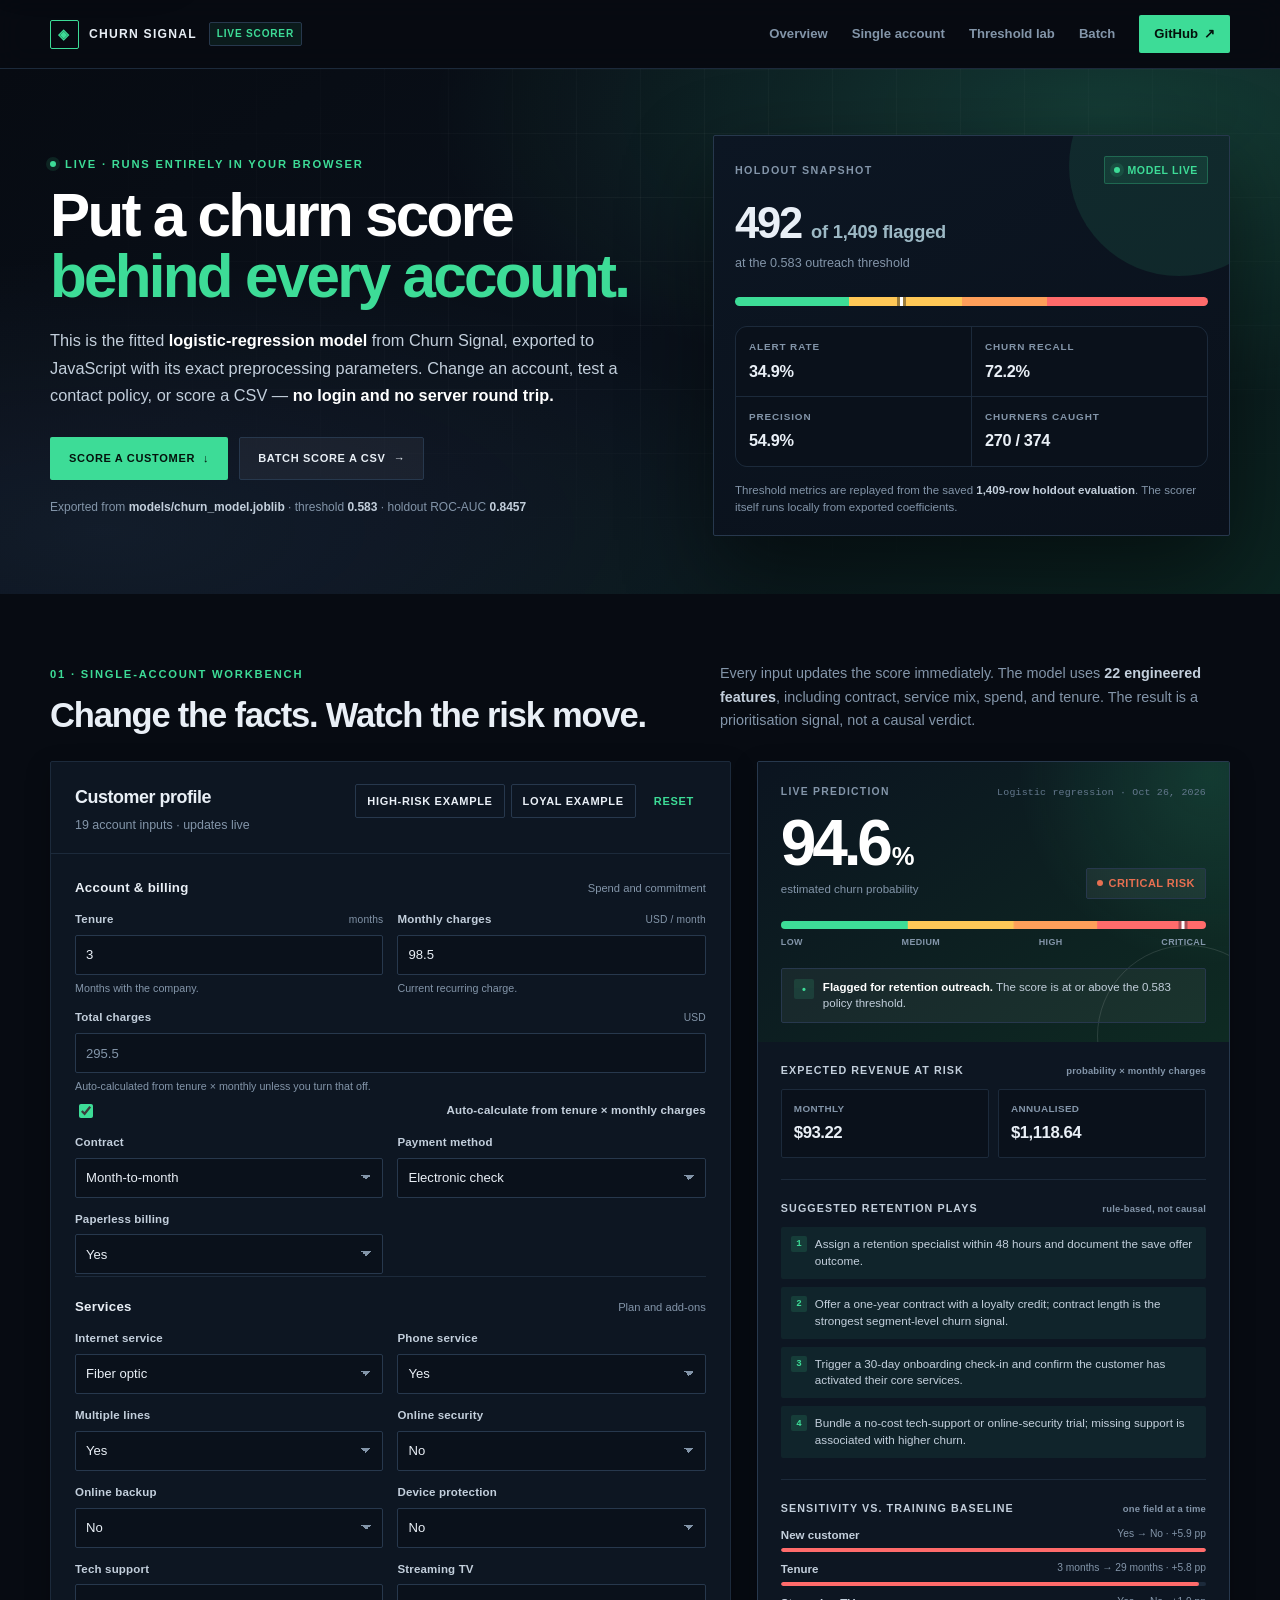
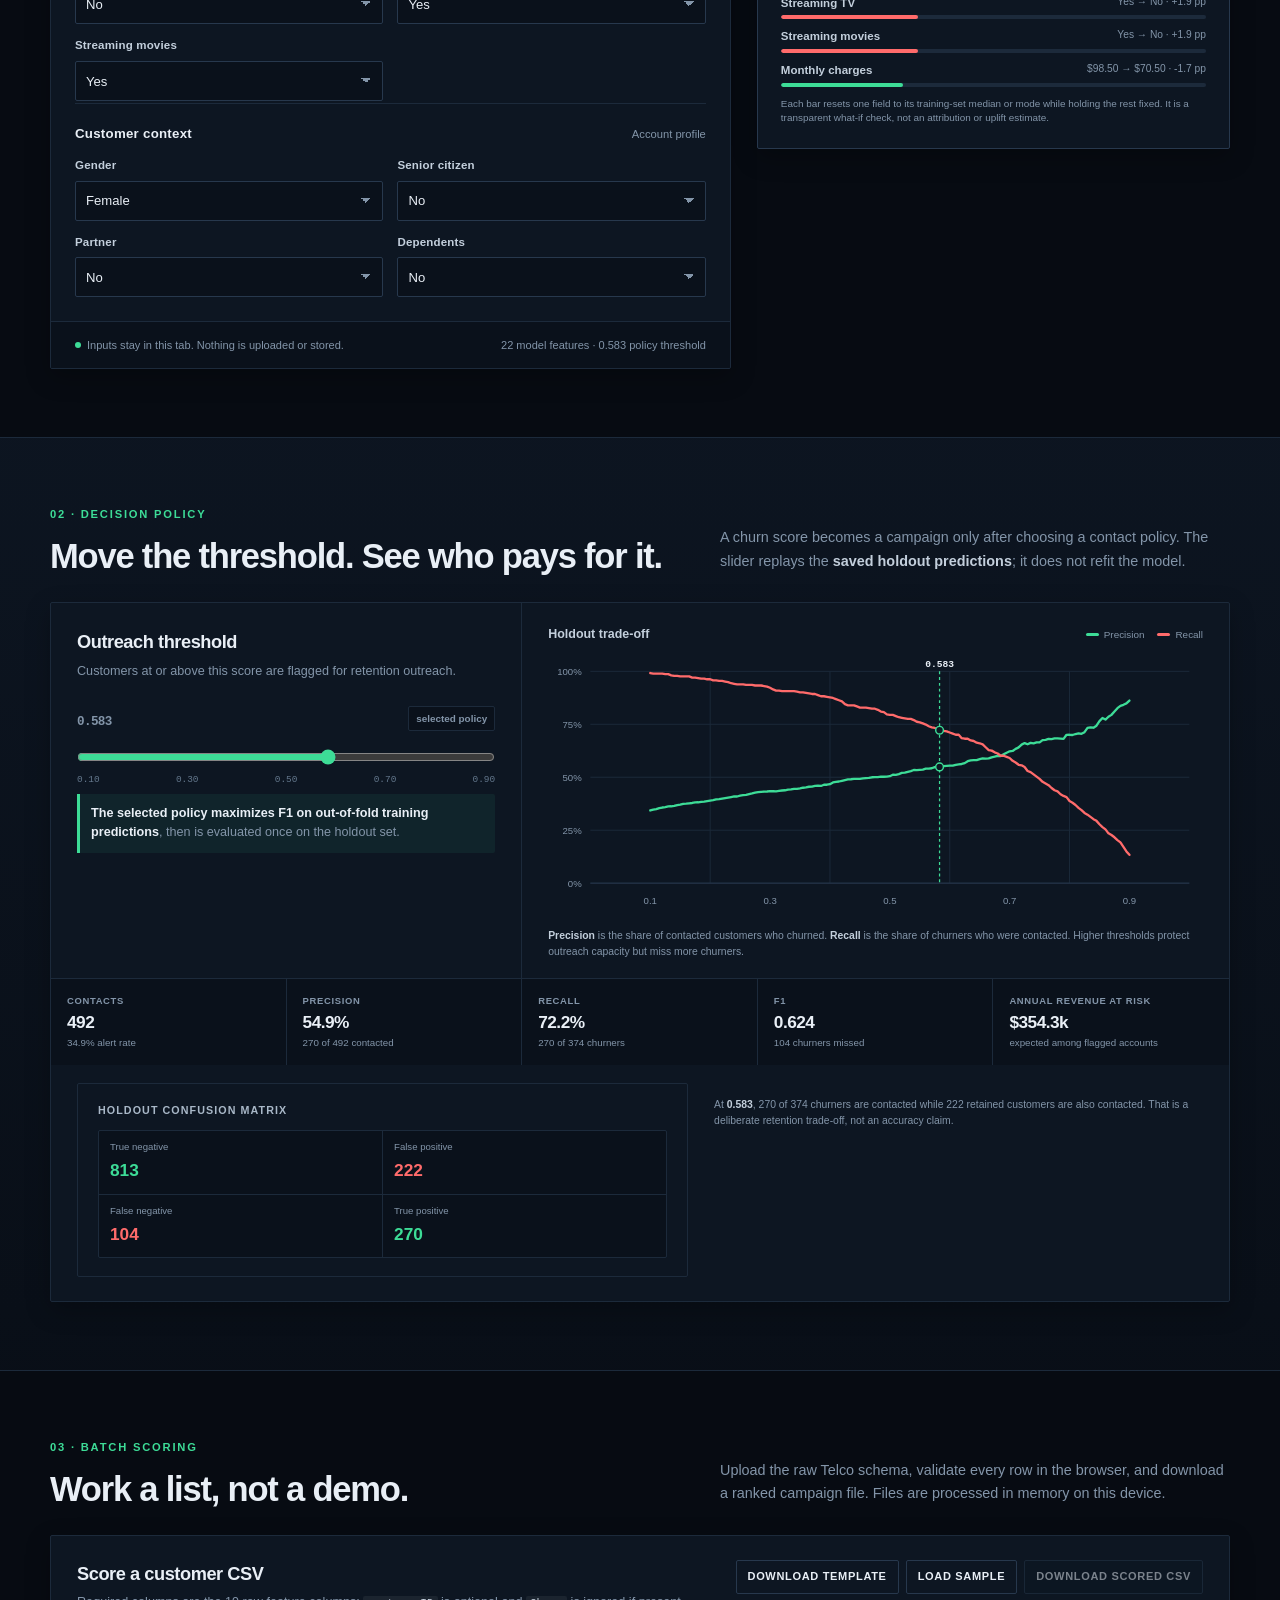
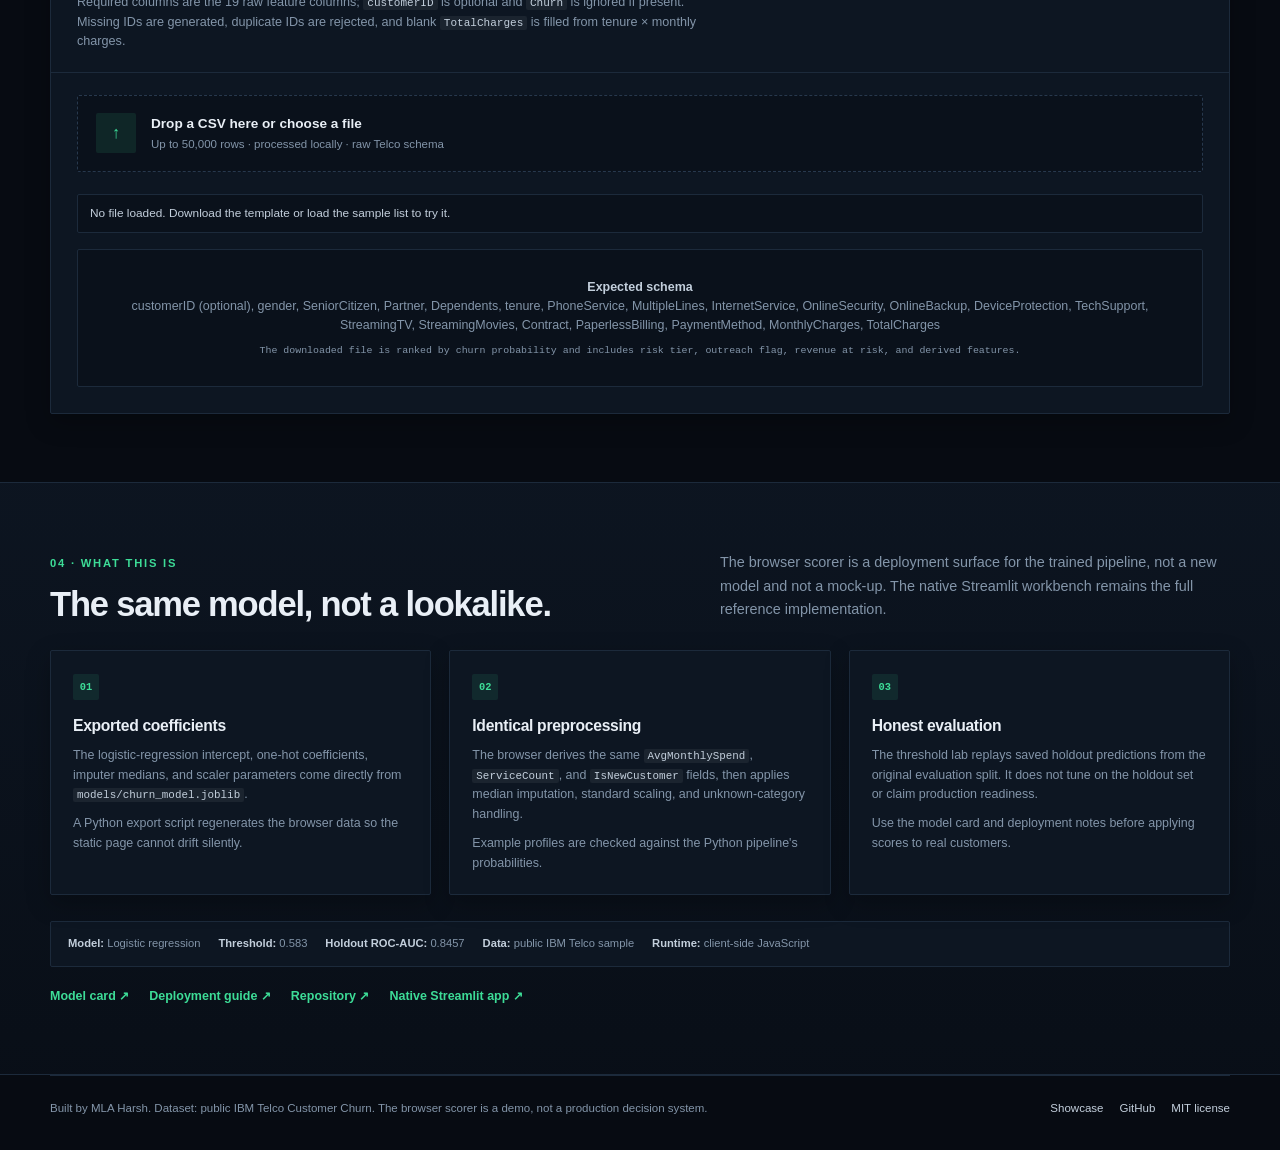
==== commit e8fe41f1: "Rebuild showcase with dark signal identity and re-theme scorer" ====
--- a/docs/scorer.html
+++ b/docs/scorer.html
@@ -5,7 +5,7 @@
 <meta name="viewport" content="width=device-width, initial-scale=1">
 <title>Live Churn Scorer · Churn Signal</title>
 <meta name="description" content="Score a Telco customer against the fitted Churn Signal logistic regression in your browser. No login, no server, and the same exported coefficients as the Python pipeline.">
-<meta name="theme-color" content="#0B1F33">
+<meta name="theme-color" content="#070B12">
 <meta property="og:title" content="Live Churn Scorer · Churn Signal">
 <meta property="og:description" content="A real interactive churn scorer running the exported logistic-regression coefficients entirely in the browser.">
 <meta property="og:type" content="website">
@@ -13,7 +13,7 @@
 <meta property="og:image" content="https://mlaharsh.github.io/Customer_Churn_Prediction/assets/app_scorer.png">
 <meta name="twitter:card" content="summary_large_image">
 <link rel="canonical" href="https://mlaharsh.github.io/Customer_Churn_Prediction/scorer.html">
-<link rel="icon" href="data:image/svg+xml,%3Csvg xmlns='http://www.w3.org/2000/svg' viewBox='0 0 64 64'%3E%3Crect width='64' height='64' rx='14' fill='%230B1F33'/%3E%3Cpath d='M32 12l16 20-16 20-16-20z' fill='%238ED7D2'/%3E%3C/svg%3E">
+<link rel="icon" href="data:image/svg+xml,%3Csvg xmlns='http://www.w3.org/2000/svg' viewBox='0 0 64 64'%3E%3Crect width='64' height='64' rx='12' fill='%23070B12'/%3E%3Cpath d='M32 10l18 22-18 22-18-22z' fill='%233DDC97'/%3E%3C/svg%3E">
 <link rel="stylesheet" href="scorer.css">
 </head>
 <body>
--- a/docs/scorer.css
+++ b/docs/scorer.css
@@ -2151,3 +2151,287 @@
     transition-duration: 0.001ms !important;
   }
 }
+
+/* ==========================================================================
+   Churn Signal — dark instrument theme
+   Appended after the original stylesheet so the scorer matches the showcase.
+   ========================================================================== */
+:root {
+  --ink: #E9EFF6;
+  --ink-soft: #C3CFDC;
+  --teal: #3DDC97;
+  --teal-deep: #6FE9B4;
+  --mint: #3DDC97;
+  --mint-light: #8FF0C4;
+  --coral: #FF6B6B;
+  --amber: #FFC857;
+  --orange: #FF9F5A;
+  --cream: #070B12;
+  --cream-deep: #0A111B;
+  --paper: #0D1622;
+  --muted: #8395A9;
+  --muted-dark: #A9B8C8;
+  --line: #1C2A3B;
+  --line-strong: #27384D;
+  --shadow: 0 18px 50px rgba(0, 0, 0, 0.42);
+  --shadow-soft: 0 8px 24px rgba(0, 0, 0, 0.26);
+  --font-display: "Bahnschrift", "DIN Alternate", "Segoe UI Semibold", "Segoe UI", sans-serif;
+  --risk: var(--mint);
+}
+
+::selection { background: rgba(61, 220, 151, 0.28); color: #FFFFFF; }
+:focus-visible { outline: 2px solid var(--mint); outline-offset: 3px; }
+
+body {
+  background:
+    radial-gradient(900px 480px at 86% -8%, rgba(61, 220, 151, 0.055), transparent 62%),
+    var(--cream);
+  color: var(--ink);
+}
+
+.site-header {
+  background: rgba(7, 11, 18, 0.86);
+  border-bottom: 1px solid var(--line);
+}
+.brand { font-family: var(--font-mono); font-size: 0.76rem; font-weight: 700; letter-spacing: 0.1em; text-transform: uppercase; }
+.brand-mark {
+  border: 1px solid var(--mint);
+  border-radius: 2px;
+  background: transparent;
+  color: var(--mint);
+}
+.brand-sub {
+  border: 1px solid var(--line-2, #27384D);
+  border-radius: 2px;
+  background: rgba(61, 220, 151, 0.08);
+  color: var(--mint);
+}
+.nav a { color: var(--muted); }
+.nav a:hover, .nav a:focus-visible { color: var(--mint); }
+.nav-cta { background: var(--mint); color: #04120C !important; border-radius: 2px; }
+.nav-cta:hover { background: #63E8AE; }
+
+.hero { background: #070B12; }
+.hero::before {
+  background:
+    radial-gradient(ellipse at 86% 8%, rgba(61, 220, 151, 0.2), transparent 43%),
+    radial-gradient(ellipse at 8% 88%, rgba(127, 179, 255, 0.08), transparent 42%),
+    linear-gradient(145deg, #070B12 0%, #0A111B 52%, #0B2420 100%);
+}
+.hero h1 { font-family: var(--font-display); font-weight: 600; letter-spacing: -0.045em; }
+.h1-accent { color: var(--mint); }
+.eyebrow { color: var(--mint); font-family: var(--font-mono); }
+.eyebrow-light { color: var(--mint); }
+.eyebrow .dot { background: var(--mint); box-shadow: 0 0 0 4px rgba(61, 220, 151, 0.12); }
+.hero-lead { color: var(--text-soft, #C3CFDC); }
+.hero-lead strong { color: #FFFFFF; }
+.hero-note { color: var(--muted); font-family: var(--font-mono); }
+.hero-note strong { color: var(--ink-soft); }
+
+.btn { border-radius: 2px; font-family: var(--font-mono); font-size: 0.69rem; letter-spacing: 0.06em; text-transform: uppercase; }
+.btn-primary { background: var(--mint); color: #04120C; }
+.btn-primary:hover { background: #63E8AE; }
+.btn-ghost { background: rgba(255, 255, 255, 0.05); border-color: var(--line-strong); color: var(--ink); }
+.btn-ghost:hover { background: rgba(255, 255, 255, 0.09); border-color: var(--mint); color: var(--mint); }
+.btn-secondary { background: var(--paper); border-color: var(--line-strong); color: var(--ink); }
+.btn-secondary:hover { border-color: var(--mint); color: var(--mint); }
+.btn-quiet { color: var(--mint); }
+.btn-quiet:hover { background: rgba(61, 220, 151, 0.08); }
+
+.hero-panel {
+  border: 1px solid var(--line-strong);
+  border-radius: 2px;
+  background: linear-gradient(158deg, #0C1623 0%, #0A111B 100%);
+  box-shadow: 0 34px 90px rgba(0, 0, 0, 0.46);
+}
+.hero-panel::after { background: rgba(61, 220, 151, 0.1); }
+.hero-panel-label { color: var(--muted); font-family: var(--font-mono); }
+.live-chip {
+  border: 1px solid rgba(61, 220, 151, 0.28);
+  border-radius: 2px;
+  background: rgba(61, 220, 151, 0.1);
+  color: var(--mint);
+  font-family: var(--font-mono);
+}
+.live-chip::before { background: var(--mint); box-shadow: 0 0 0 4px rgba(61, 220, 151, 0.12); }
+.hero-metric-value { color: var(--ink); }
+.hero-metric-label { color: var(--muted); }
+.hero-meter {
+  background: linear-gradient(90deg, #3DDC97 0%, #3DDC97 24%, #FFC857 24%, #FFC857 48%, #FF9F5A 48%, #FF9F5A 66%, #FF6B6B 66%, #FF6B6B 100%);
+}
+.hero-meter-marker { background: #FFFFFF; box-shadow: 0 0 0 3px rgba(7, 11, 18, 0.4); }
+.hero-mini-grid { border: 1px solid var(--line); background: var(--line); }
+.hero-mini { background: #0A111B; }
+.hero-mini span { color: var(--muted); }
+.hero-mini strong { color: var(--ink); }
+.hero-panel-foot { color: var(--muted); }
+.hero-panel-foot strong { color: var(--ink-soft); }
+
+.section-tinted {
+  background:
+    linear-gradient(180deg, rgba(16, 27, 42, 0.6), rgba(9, 15, 24, 0.9)),
+    var(--cream);
+  border-top: 1px solid var(--line);
+  border-bottom: 1px solid var(--line);
+}
+.section-head h2 { font-family: var(--font-display); font-weight: 600; letter-spacing: -0.035em; }
+.section-lead { color: var(--muted); }
+.section-lead strong { color: var(--ink-soft); }
+
+.form-card, .result-card, .lab-card, .batch-card, .method-card {
+  border: 1px solid var(--line);
+  border-radius: 2px;
+  background: var(--paper);
+  box-shadow: var(--shadow-soft);
+}
+.card-head { border-bottom: 1px solid var(--line); }
+.card-head h3 { font-family: var(--font-display); font-weight: 600; }
+.form-group { border-bottom: 1px solid var(--line); }
+.form-group-head h4 { color: var(--ink); }
+.field label { color: var(--ink-soft); }
+.field .unit, .field-help { color: var(--muted); }
+.input, .select {
+  border: 1px solid var(--line-strong);
+  border-radius: 2px;
+  background-color: #0A111B;
+  color: var(--ink);
+}
+.input:hover, .select:hover { border-color: #3A4E66; }
+.input:focus, .select:focus {
+  border-color: var(--mint);
+  background-color: #0D1622;
+  box-shadow: 0 0 0 3px rgba(61, 220, 151, 0.12);
+}
+.input:disabled { background: #0A111B; color: var(--muted); }
+.select {
+  background-image:
+    linear-gradient(45deg, transparent 50%, #8395A9 50%),
+    linear-gradient(135deg, #8395A9 50%, transparent 50%);
+  background-position:
+    calc(100% - 16px) 16px,
+    calc(100% - 11px) 16px;
+  background-size: 5px 5px, 5px 5px;
+  background-repeat: no-repeat;
+}
+.form-foot { border-top: 1px solid var(--line); background: #0A111B; }
+.form-foot p { color: var(--muted); }
+.privacy-dot { background: var(--mint); }
+.auto-row { color: var(--muted); }
+.auto-row input { accent-color: var(--mint); }
+
+.result-card { border-color: var(--line-strong); }
+.result-head {
+  background:
+    radial-gradient(circle at 96% 4%, rgba(61, 220, 151, 0.14), transparent 12rem),
+    linear-gradient(145deg, #0B1420 0%, #0E2A22 100%);
+}
+.result-kicker { color: var(--muted); font-family: var(--font-mono); }
+.result-kicker time { color: var(--muted-2, #64788D); }
+.probability { color: #FFFFFF; }
+.probability-label { color: var(--muted); }
+.risk-badge {
+  border: 1px solid var(--line-strong);
+  border-radius: 2px;
+  background: rgba(255, 255, 255, 0.06);
+  color: var(--risk);
+}
+.gauge-track {
+  background: linear-gradient(90deg, #3DDC97 0%, #3DDC97 29.7%, #FFC857 30%, #FFC857 54.5%, #FF9F5A 55%, #FF9F5A 74.3%, #FF6B6B 74.5%, #FF6B6B 100%);
+}
+.gauge-labels { color: var(--muted); }
+.decision {
+  border: 1px solid var(--line-strong);
+  border-radius: 2px;
+  background: rgba(255, 255, 255, 0.05);
+  color: var(--ink-soft);
+}
+.decision strong { color: #FFFFFF; }
+.decision-mark { border-radius: 2px; background: rgba(61, 220, 151, 0.13); color: var(--mint); }
+.result-section + .result-section { border-top: 1px solid var(--line); }
+.result-section-title { color: var(--ink-soft); font-family: var(--font-mono); }
+.result-section-title span { color: var(--muted); }
+.revenue-tile { border: 1px solid var(--line); border-radius: 2px; background: #0A111B; }
+.revenue-tile strong { color: var(--ink); }
+.action-list li { border-radius: 2px; background: rgba(61, 220, 151, 0.07); color: var(--ink-soft); }
+.action-list li::before { border-radius: 2px; background: rgba(61, 220, 151, 0.14); color: var(--mint); }
+.driver-label { color: var(--ink-soft); }
+.driver-value { color: var(--muted); }
+.driver-bar { background: var(--line); }
+.driver-note { color: var(--muted); }
+.error-box { border: 1px solid rgba(255, 107, 107, 0.32); border-radius: 2px; background: rgba(255, 107, 107, 0.08); color: #FFB4B4; }
+
+.lab-controls { border-right: 1px solid var(--line); }
+.lab-controls h3 { font-family: var(--font-display); font-weight: 600; }
+.threshold-value { color: var(--ink); }
+.threshold-default { border: 1px solid var(--line); border-radius: 2px; background: #0A111B; color: var(--muted); }
+.slider { accent-color: var(--mint); }
+.slider-ticks { color: var(--muted-2, #64788D); }
+.lab-hint {
+  border-left: 3px solid var(--mint);
+  border-radius: 0 2px 2px 0;
+  background: rgba(61, 220, 151, 0.07);
+  color: var(--ink-soft);
+}
+.lab-hint strong { color: var(--ink); }
+.chart-title { color: var(--ink-soft); }
+.chart-legend { color: var(--muted); }
+.curve text { fill: var(--muted); }
+.curve .grid-line { stroke: var(--line); }
+.curve .axis-line { stroke: var(--line-strong); }
+.curve .threshold-line { stroke: var(--mint); }
+.curve .threshold-dot { fill: var(--paper); stroke: var(--mint); }
+.curve .current-threshold-label { fill: var(--ink); }
+.lab-metrics { border-top: 1px solid var(--line); background: #0A111B; }
+.lab-metric { border-right: 1px solid var(--line); }
+.lab-metric strong { color: var(--ink); }
+.lab-metric small { color: var(--muted); }
+.confusion-card { border: 1px solid var(--line); border-radius: 2px; background: var(--paper); }
+.confusion { border: 1px solid var(--line); border-radius: 2px; background: var(--line); }
+.confusion-cell { background: #0A111B; }
+.confusion-cell.true-positive strong, .confusion-cell.true-negative strong { color: var(--mint); }
+.confusion-cell.false-positive strong, .confusion-cell.false-negative strong { color: var(--coral); }
+.lab-note { color: var(--muted); }
+.lab-note strong { color: var(--ink-soft); }
+
+.batch-head { border-bottom: 1px solid var(--line); }
+.batch-head h3 { font-family: var(--font-display); font-weight: 600; }
+.batch-head code, .method-card code {
+  border-radius: 2px;
+  background: rgba(255, 255, 255, 0.06);
+  color: var(--ink-soft);
+}
+.dropzone {
+  border: 1px dashed var(--line-strong);
+  border-radius: 2px;
+  background: #0A111B;
+}
+.dropzone:hover, .dropzone.is-dragging { border-color: var(--mint); background: rgba(61, 220, 151, 0.05); }
+.dropzone-icon { border-radius: 2px; background: rgba(61, 220, 151, 0.1); color: var(--mint); }
+.dropzone-copy strong { color: var(--ink); }
+.batch-status { border: 1px solid var(--line); border-radius: 2px; background: #0A111B; color: var(--ink-soft); }
+.batch-status.is-error { border-color: rgba(255, 107, 107, 0.32); background: rgba(255, 107, 107, 0.08); color: #FFB4B4; }
+.batch-status.is-success { border-color: rgba(61, 220, 151, 0.28); background: rgba(61, 220, 151, 0.07); color: var(--mint); }
+.batch-summary { border: 1px solid var(--line); border-radius: 2px; background: var(--line); }
+.batch-stat { background: #0A111B; }
+.batch-stat strong { color: var(--ink); }
+.table-wrap { border: 1px solid var(--line); border-radius: 2px; }
+.data-table th { border-bottom: 1px solid var(--line); background: #0A111B; color: var(--muted); }
+.data-table td { border-bottom: 1px solid var(--line); color: var(--ink-soft); }
+.data-table tbody tr:hover { background: #0D1622; }
+.data-table .customer-id, .data-table .probability-cell { color: var(--ink); }
+.table-badge { border-radius: 2px; background: rgba(255, 255, 255, 0.06); color: var(--ink-soft); }
+.table-badge.flagged { background: rgba(255, 107, 107, 0.12); color: #FFB4B4; }
+.batch-empty { border: 1px solid var(--line); border-radius: 2px; background: #0A111B; color: var(--muted); }
+.batch-empty strong { color: var(--ink-soft); }
+.batch-schema { color: var(--muted); }
+
+.method-num { border-radius: 2px; background: rgba(61, 220, 151, 0.1); color: var(--mint); }
+.method-card h3 { font-family: var(--font-display); font-weight: 600; }
+.method-links a { color: var(--mint); }
+.trust-strip { border: 1px solid var(--line); border-radius: 2px; background: var(--paper); color: var(--muted); }
+.trust-strip strong { color: var(--ink-soft); }
+.footer { color: var(--muted); }
+.footer-inner { border-top: 1px solid var(--line); }
+.footer a { color: var(--ink-soft); }
+.footer a:hover { color: var(--mint); }
+.skip { background: var(--mint); color: #04120C; border-radius: 2px; }
